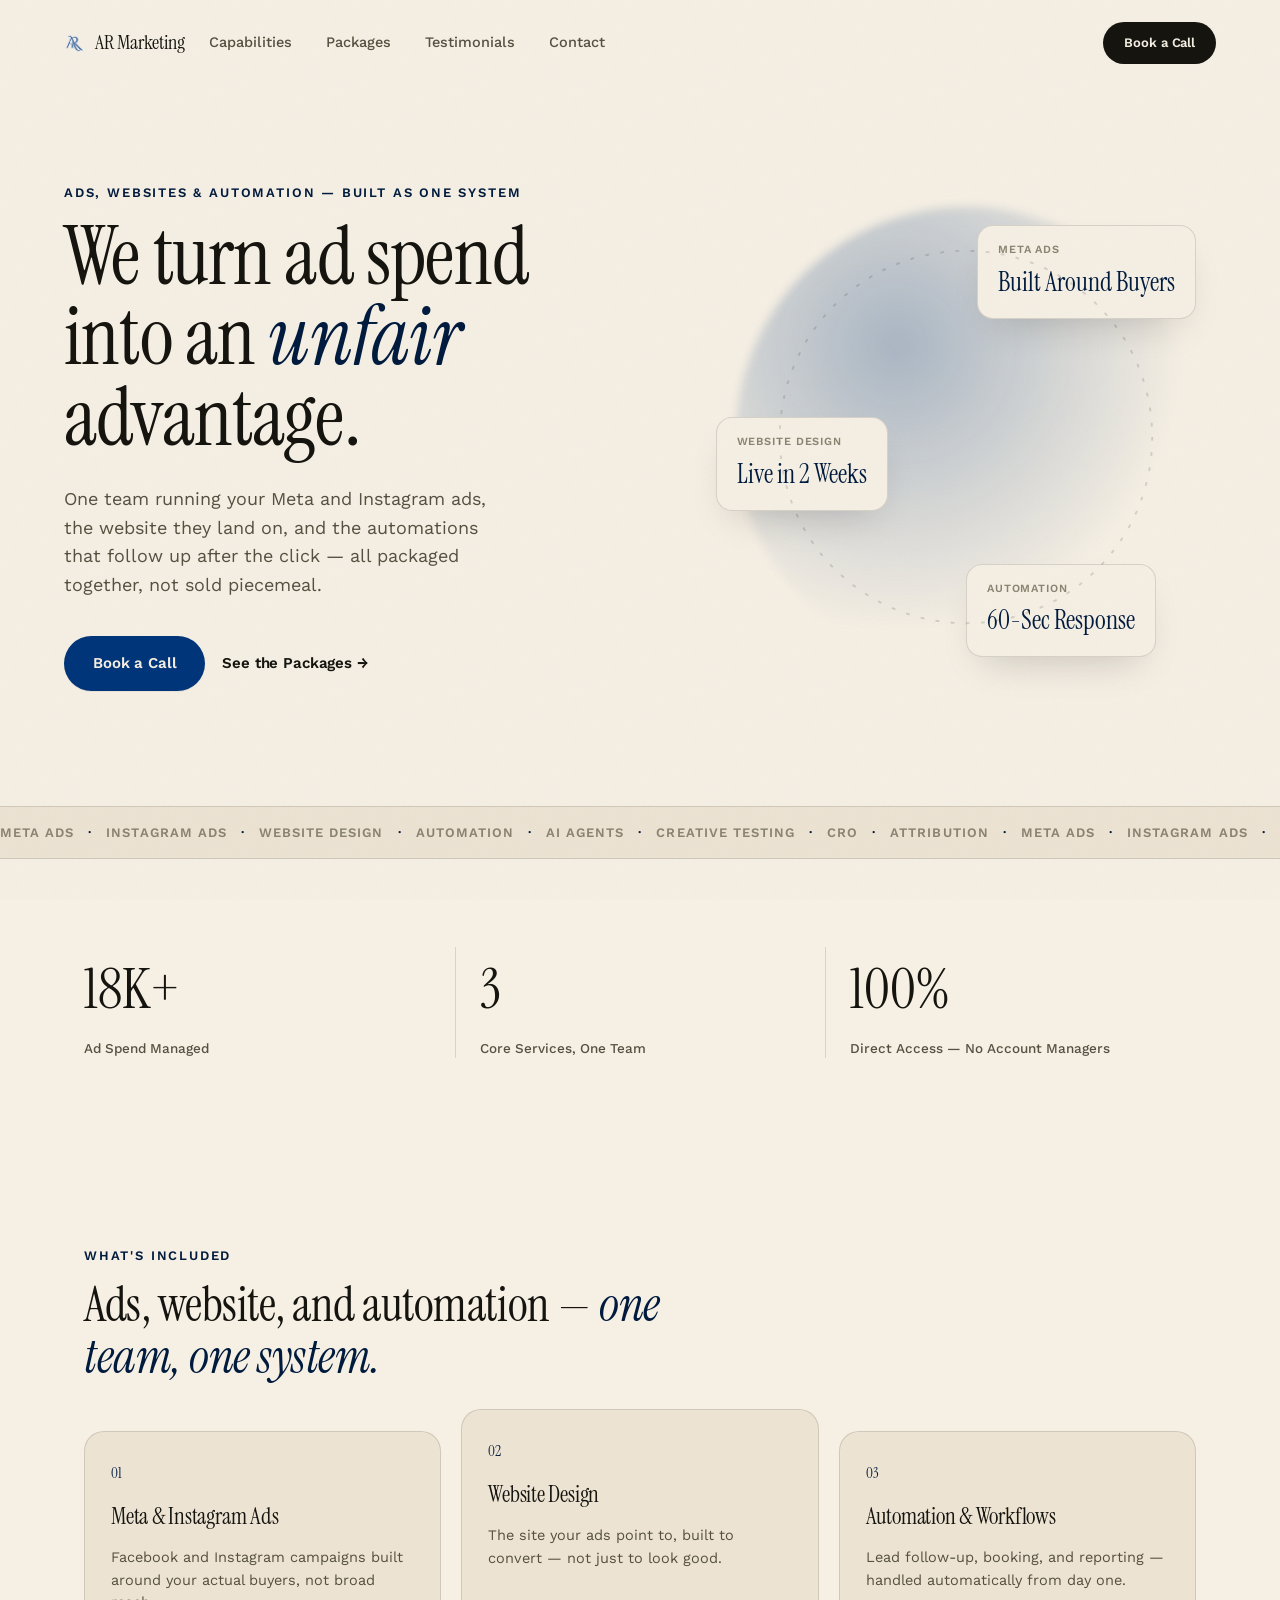
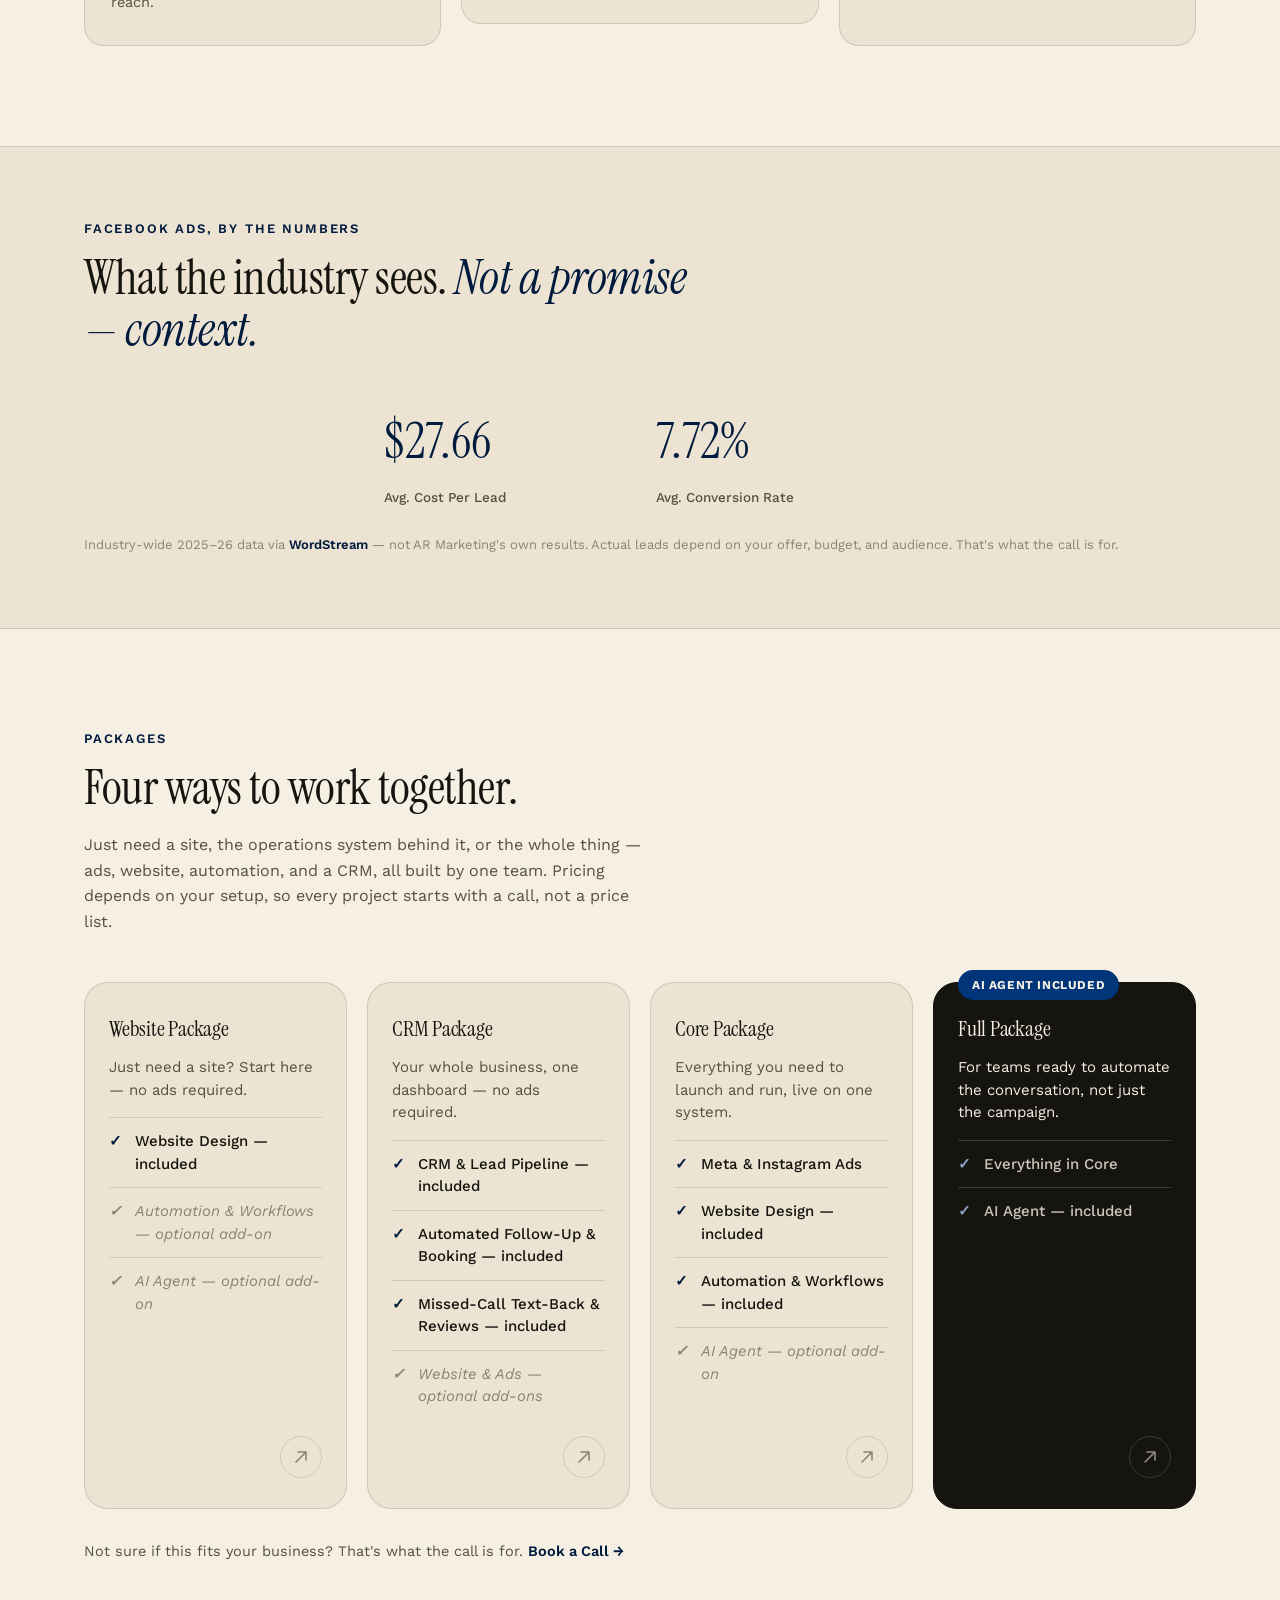
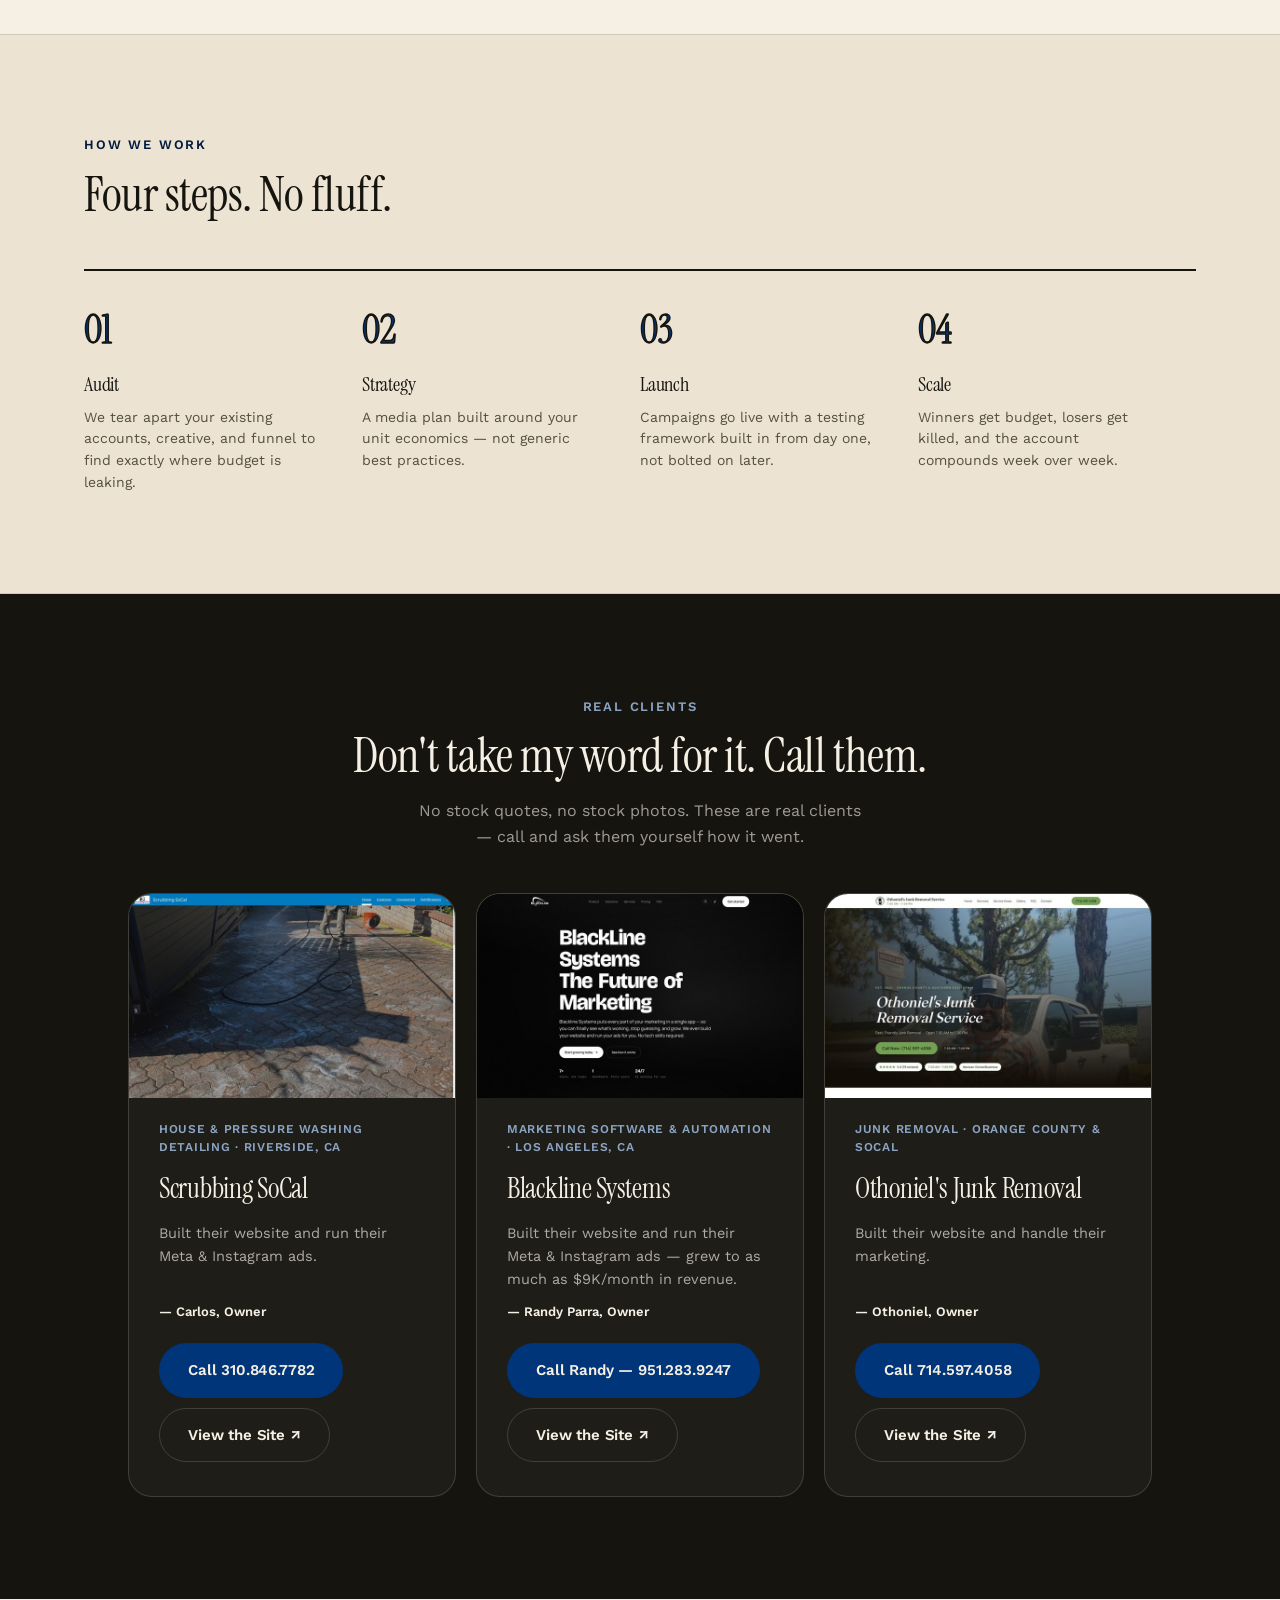
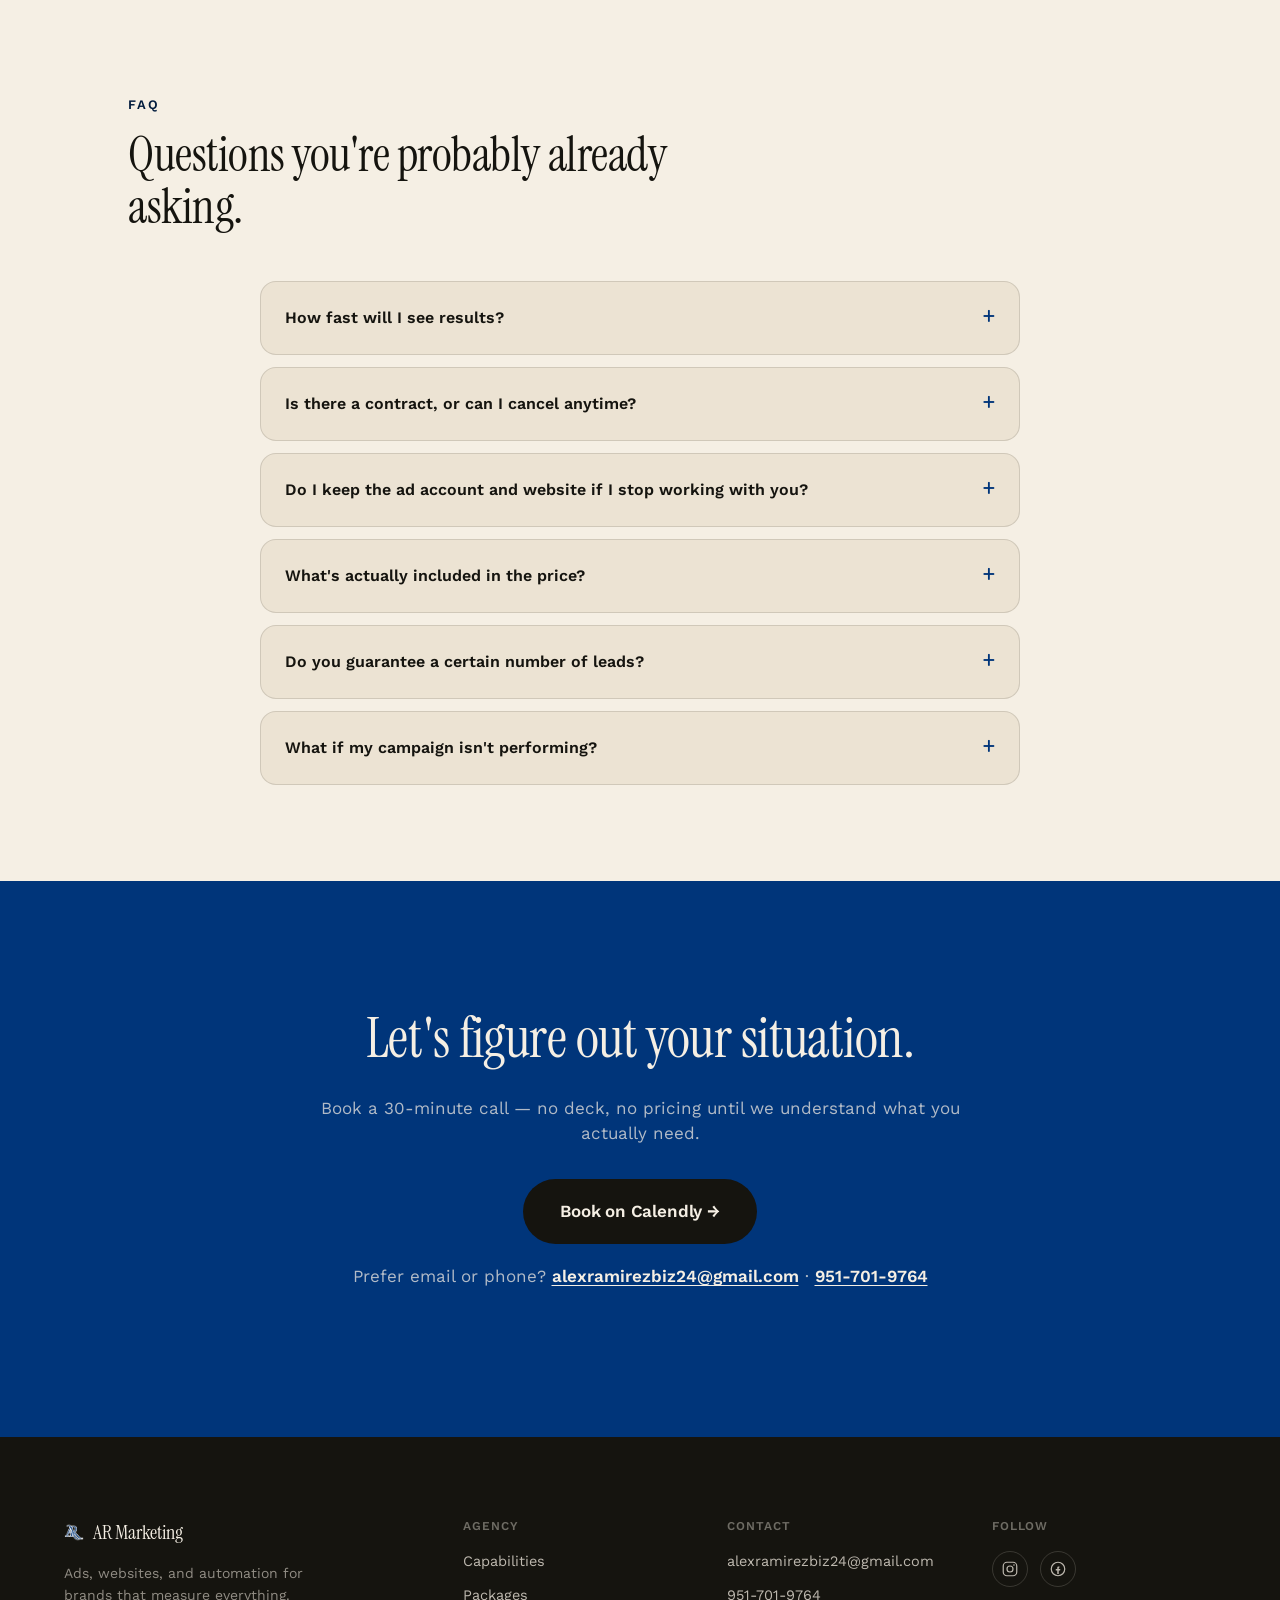
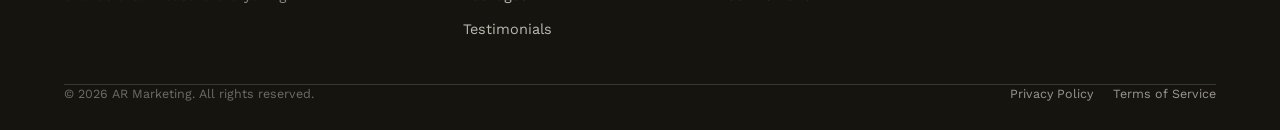
==== index.html @ 1402727a "Initial commit: AR Marketing website Full marketing site for AR Marketing (ad agency) — homepage plu" ====
<!DOCTYPE html>
<html lang="en">
<head>
<meta charset="UTF-8">
<meta name="viewport" content="width=device-width, initial-scale=1.0">
<title>AR Marketing — Ads, Websites &amp; Automation, Built as One System</title>
<meta name="description" content="AR Marketing runs your Meta and Instagram ad campaigns, builds the website they land on, and automates what happens after the click — bundled as one package, with AI agents available too.">
<link rel="canonical" href="https://www.armarketingteam.agency/">

<link rel="icon" type="image/png" href="favicon.png">
<link rel="apple-touch-icon" href="apple-touch-icon.png">
<link rel="manifest" href="site.webmanifest">
<meta name="theme-color" content="#00357A">

<meta property="og:type" content="website">
<meta property="og:site_name" content="AR Marketing">
<meta property="og:title" content="AR Marketing — Ads, Websites &amp; Automation, Built as One System">
<meta property="og:description" content="Meta and Instagram ad campaigns, the website they land on, and the automation that follows up — bundled as one package.">
<meta property="og:url" content="https://www.armarketingteam.agency/">
<meta property="og:image" content="https://www.armarketingteam.agency/assets/og-image.png">
<meta property="og:image:width" content="1200">
<meta property="og:image:height" content="630">

<meta name="twitter:card" content="summary_large_image">
<meta name="twitter:title" content="AR Marketing — Ads, Websites &amp; Automation, Built as One System">
<meta name="twitter:description" content="Meta and Instagram ad campaigns, the website they land on, and the automation that follows up — bundled as one package.">
<meta name="twitter:image" content="https://www.armarketingteam.agency/assets/og-image.png">

<link rel="preconnect" href="https://fonts.googleapis.com">
<link rel="preconnect" href="https://fonts.gstatic.com" crossorigin>
<link href="https://fonts.googleapis.com/css2?family=Instrument+Serif:ital@0;1&family=Work+Sans:wght@400;500;600;700&display=swap" rel="stylesheet">
<link rel="stylesheet" href="styles.min.css?v=11">

<script type="application/ld+json">
{
  "@context": "https://schema.org",
  "@type": "AdvertisingAgency",
  "name": "AR Marketing",
  "description": "Meta & Instagram ad management, website design, and marketing automation, bundled as one package.",
  "url": "https://www.armarketingteam.agency/",
  "telephone": "+1-951-701-9764",
  "email": "alexramirezbiz24@gmail.com",
  "founder": {
    "@type": "Person",
    "name": "Alex Ramirez"
  },
  "areaServed": {
    "@type": "State",
    "name": "Southern California"
  },
  "sameAs": [
    "https://www.instagram.com/armarketing_team/",
    "https://www.facebook.com/profile.php?id=61578118346099"
  ]
}
</script>

<script type="application/ld+json">
{
  "@context": "https://schema.org",
  "@type": "FAQPage",
  "mainEntity": [
    {
      "@type": "Question",
      "name": "How fast will I see results?",
      "acceptedAnswer": {
        "@type": "Answer",
        "text": "Ad platforms need time to learn — expect the first 1–2 weeks to be a calibration period, with real, comparable data by month two. Anyone promising instant results on Meta ads isn't being straight with you."
      }
    },
    {
      "@type": "Question",
      "name": "Is there a contract, or can I cancel anytime?",
      "acceptedAnswer": {
        "@type": "Answer",
        "text": "Month-to-month. No long-term lock-in — if it's not working for you, you can walk away anytime."
      }
    },
    {
      "@type": "Question",
      "name": "Do I keep the ad account and website if I stop working with you?",
      "acceptedAnswer": {
        "@type": "Answer",
        "text": "Everything — the ad account, the website, the automations — runs on our system, so you get one dashboard and one point of contact instead of managing scattered logins yourself. If you leave, that access ends with the engagement, same as most managed marketing services."
      }
    },
    {
      "@type": "Question",
      "name": "What's actually included in the price?",
      "acceptedAnswer": {
        "@type": "Answer",
        "text": "Every Core package includes Meta & Instagram ads, your website, and the automation behind it. The AI Agent is an optional add-on, or included outright in the Full Package. Just need a site with no ads? There's a Website-only package too. Exact pricing depends on your setup, which is what the call is for."
      }
    },
    {
      "@type": "Question",
      "name": "Do you guarantee a certain number of leads?",
      "acceptedAnswer": {
        "@type": "Answer",
        "text": "No — and be skeptical of anyone who does. We'll give you honest, industry-benchmark expectations going in, and report real numbers once you're live, but no ad platform can guarantee outcomes it doesn't fully control."
      }
    },
    {
      "@type": "Question",
      "name": "What if my campaign isn't performing?",
      "acceptedAnswer": {
        "@type": "Answer",
        "text": "That's what the Audit → Strategy → Launch → Scale process is for — underperforming angles get killed, winners get more budget, and creative gets refreshed regularly instead of letting a slow campaign just sit."
      }
    }
  ]
}
</script>
</head>
<body>

<div class="grain" aria-hidden="true"></div>

<header class="nav" id="nav">
  <div class="nav__inner">
    <a href="#top" class="logo" aria-label="AR Marketing home">
      <img src="assets/brand/icon-transparent.png" width="22" height="22" alt="" aria-hidden="true" class="logo__mark">
      <span>AR Marketing</span>
    </a>
    <nav class="nav__links" aria-label="Primary">
      <a href="#capabilities">Capabilities</a>
      <a href="#packages">Packages</a>
      <a href="#testimonials">Testimonials</a>
      <a href="#cta">Contact</a>
    </nav>
    <a href="https://calendly.com/alexramirezbiz24/30min" target="_blank" rel="noopener" class="btn btn--small btn--ink nav__cta">Book a Call</a>
    <button class="nav__toggle" id="navToggle" aria-label="Toggle menu" aria-expanded="false" aria-controls="navMobile">
      <span></span><span></span>
    </button>
  </div>
  <nav class="nav__mobile" id="navMobile" aria-label="Mobile">
    <a href="#capabilities">Capabilities</a>
    <a href="#packages">Packages</a>
    <a href="#testimonials">Testimonials</a>
    <a href="#cta">Contact</a>
  </nav>
</header>

<main id="top">

  <section class="hero">
    <div class="hero__inner">
      <div class="hero__copy">
        <p class="eyebrow reveal" data-delay="0">Ads, Websites &amp; Automation — Built as One System</p>
        <h1 class="hero__title">
          <span class="reveal" data-delay="1">We turn ad spend</span><br>
          <span class="reveal" data-delay="2">into an <em>unfair</em></span><br>
          <span class="reveal" data-delay="3">advantage.</span>
        </h1>
        <p class="hero__sub reveal" data-delay="4">
          One team running your Meta and Instagram ads, the website they land on, and the
          automations that follow up after the click — all packaged together, not sold piecemeal.
        </p>
        <div class="hero__actions reveal" data-delay="5">
          <a href="https://calendly.com/alexramirezbiz24/30min" target="_blank" rel="noopener" class="btn btn--signal">Book a Call</a>
          <a href="#packages" class="btn btn--ghost">See the Packages →</a>
        </div>
      </div>
      <div class="hero__deco" aria-hidden="true">
        <div class="deco-blob"></div>
        <div class="deco-card deco-card--1 reveal" data-delay="3">
          <span class="deco-card__label">Meta Ads</span>
          <span class="deco-card__value">Built Around Buyers</span>
        </div>
        <div class="deco-card deco-card--2 reveal" data-delay="4">
          <span class="deco-card__label">Website Design</span>
          <span class="deco-card__value">Live in 2 Weeks</span>
        </div>
        <div class="deco-card deco-card--3 reveal" data-delay="5">
          <span class="deco-card__label">Automation</span>
          <span class="deco-card__value">60-Sec Response</span>
        </div>
        <svg class="deco-ring" viewBox="0 0 200 200" aria-hidden="true">
          <circle cx="100" cy="100" r="98" fill="none" stroke="currentColor" stroke-width="1" stroke-dasharray="2 6"/>
        </svg>
      </div>
    </div>
  </section>

  <div class="marquee" aria-hidden="true">
    <div class="marquee__track">
      <span>META ADS</span><span>·</span><span>INSTAGRAM ADS</span><span>·</span><span>WEBSITE DESIGN</span><span>·</span>
      <span>AUTOMATION</span><span>·</span><span>AI AGENTS</span><span>·</span><span>CREATIVE TESTING</span><span>·</span>
      <span>CRO</span><span>·</span><span>ATTRIBUTION</span><span>·</span>
      <span>META ADS</span><span>·</span><span>INSTAGRAM ADS</span><span>·</span><span>WEBSITE DESIGN</span><span>·</span>
      <span>AUTOMATION</span><span>·</span><span>AI AGENTS</span><span>·</span><span>CREATIVE TESTING</span><span>·</span>
      <span>CRO</span><span>·</span><span>ATTRIBUTION</span><span>·</span>
    </div>
  </div>

  <section class="stats">
    <div class="stats__inner">
      <div class="stat reveal">
        <span class="stat__num" data-target="18" data-suffix="K+">0</span>
        <span class="stat__label">Ad Spend Managed</span>
      </div>
      <div class="stat reveal" data-delay="1">
        <span class="stat__num" data-target="3" data-suffix="">0</span>
        <span class="stat__label">Core Services, One Team</span>
      </div>
      <div class="stat reveal" data-delay="2">
        <span class="stat__num" data-target="100" data-suffix="%">0</span>
        <span class="stat__label">Direct Access — No Account Managers</span>
      </div>
    </div>
  </section>

  <section class="services" id="capabilities">
    <div class="section-head">
      <p class="eyebrow reveal">What's Included</p>
      <h2 class="reveal" data-delay="1">Ads, website, and automation — <em>one team, one system.</em></h2>
    </div>
    <div class="services__grid">
      <article class="card reveal" data-delay="0">
        <span class="card__index">01</span>
        <h3>Meta &amp; Instagram Ads</h3>
        <p>Facebook and Instagram campaigns built around your actual buyers, not broad reach.</p>
      </article>
      <article class="card reveal" data-delay="1">
        <span class="card__index">02</span>
        <h3>Website Design</h3>
        <p>The site your ads point to, built to convert — not just to look good.</p>
      </article>
      <article class="card reveal" data-delay="2">
        <span class="card__index">03</span>
        <h3>Automation &amp; Workflows</h3>
        <p>Lead follow-up, booking, and reporting — handled automatically from day one.</p>
      </article>
    </div>
  </section>

  <section class="benchmarks" id="benchmarks">
    <div class="section-head">
      <p class="eyebrow reveal">Facebook Ads, By the Numbers</p>
      <h2 class="reveal" data-delay="1">What the industry sees. <em>Not a promise — context.</em></h2>
    </div>
    <div class="benchmarks__grid">
      <div class="benchmark reveal" data-delay="0">
        <span class="benchmark__value">$<span class="stat__num" data-target="27.66" data-decimals="2">0</span></span>
        <span class="benchmark__label">Avg. Cost Per Lead</span>
      </div>
      <div class="benchmark reveal" data-delay="1">
        <span class="benchmark__value"><span class="stat__num" data-target="7.72" data-decimals="2" data-suffix="%">0</span></span>
        <span class="benchmark__label">Avg. Conversion Rate</span>
      </div>
    </div>
    <p class="benchmarks__footnote reveal" data-delay="3">
      Industry-wide 2025–26 data via <a href="https://www.wordstream.com/blog/facebook-ads-benchmarks-2025" target="_blank" rel="noopener">WordStream</a> —
      not AR Marketing's own results. Actual leads depend on your offer, budget, and audience. That's what the call is for.
    </p>
  </section>

  <section class="packages" id="packages">
    <div class="section-head">
      <p class="eyebrow reveal">Packages</p>
      <h2 class="reveal" data-delay="1">Four ways to work together.</h2>
      <p class="packages__intro reveal" data-delay="2">
        Just need a site, the operations system behind it, or the whole thing — ads, website,
        automation, and a CRM, all built by one team. Pricing depends on your setup, so every
        project starts with a call, not a price list.
      </p>
    </div>
    <div class="packages__grid">
      <a href="website-package.html" class="package-card reveal" data-delay="0">
        <h3>Website Package</h3>
        <p class="package-card__tagline">Just need a site? Start here — no ads required.</p>
        <ul class="package-card__list">
          <li>Website Design — included</li>
          <li class="is-muted">Automation &amp; Workflows — optional add-on</li>
          <li class="is-muted">AI Agent — optional add-on</li>
        </ul>
        <span class="package-card__arrow" aria-hidden="true">
          <svg width="18" height="18" viewBox="0 0 18 18" fill="none"><path d="M4 14L14 4M14 4H6M14 4V12" stroke="currentColor" stroke-width="1.6" stroke-linecap="round" stroke-linejoin="round"/></svg>
        </span>
      </a>
      <a href="crm-package.html" class="package-card reveal" data-delay="1">
        <h3>CRM Package</h3>
        <p class="package-card__tagline">Your whole business, one dashboard — no ads required.</p>
        <ul class="package-card__list">
          <li>CRM &amp; Lead Pipeline — included</li>
          <li>Automated Follow-Up &amp; Booking — included</li>
          <li>Missed-Call Text-Back &amp; Reviews — included</li>
          <li class="is-muted">Website &amp; Ads — optional add-ons</li>
        </ul>
        <span class="package-card__arrow" aria-hidden="true">
          <svg width="18" height="18" viewBox="0 0 18 18" fill="none"><path d="M4 14L14 4M14 4H6M14 4V12" stroke="currentColor" stroke-width="1.6" stroke-linecap="round" stroke-linejoin="round"/></svg>
        </span>
      </a>
      <a href="core-package.html" class="package-card reveal" data-delay="2">
        <h3>Core Package</h3>
        <p class="package-card__tagline">Everything you need to launch and run, live on one system.</p>
        <ul class="package-card__list">
          <li>Meta &amp; Instagram Ads</li>
          <li>Website Design — included</li>
          <li>Automation &amp; Workflows — included</li>
          <li class="is-muted">AI Agent — optional add-on</li>
        </ul>
        <span class="package-card__arrow" aria-hidden="true">
          <svg width="18" height="18" viewBox="0 0 18 18" fill="none"><path d="M4 14L14 4M14 4H6M14 4V12" stroke="currentColor" stroke-width="1.6" stroke-linecap="round" stroke-linejoin="round"/></svg>
        </span>
      </a>
      <a href="full-package.html" class="package-card package-card--highlight reveal" data-delay="3">
        <span class="package-card__badge">AI Agent Included</span>
        <h3>Full Package</h3>
        <p class="package-card__tagline">For teams ready to automate the conversation, not just the campaign.</p>
        <ul class="package-card__list">
          <li>Everything in Core</li>
          <li>AI Agent — included</li>
        </ul>
        <span class="package-card__arrow" aria-hidden="true">
          <svg width="18" height="18" viewBox="0 0 18 18" fill="none"><path d="M4 14L14 4M14 4H6M14 4V12" stroke="currentColor" stroke-width="1.6" stroke-linecap="round" stroke-linejoin="round"/></svg>
        </span>
      </a>
    </div>
    <p class="packages__note reveal" data-delay="2">
      Not sure if this fits your business? That's what the call is for. <a href="https://calendly.com/alexramirezbiz24/30min" target="_blank" rel="noopener">Book a Call →</a>
    </p>
  </section>

  <section class="process" id="process">
    <div class="section-head">
      <p class="eyebrow reveal">How We Work</p>
      <h2 class="reveal" data-delay="1">Four steps. No fluff.</h2>
    </div>
    <ol class="process__list">
      <li class="process__step reveal" data-delay="0">
        <span class="process__num">01</span>
        <h3>Audit</h3>
        <p>We tear apart your existing accounts, creative, and funnel to find exactly where budget is leaking.</p>
      </li>
      <li class="process__step reveal" data-delay="1">
        <span class="process__num">02</span>
        <h3>Strategy</h3>
        <p>A media plan built around your unit economics — not generic best practices.</p>
      </li>
      <li class="process__step reveal" data-delay="2">
        <span class="process__num">03</span>
        <h3>Launch</h3>
        <p>Campaigns go live with a testing framework built in from day one, not bolted on later.</p>
      </li>
      <li class="process__step reveal" data-delay="3">
        <span class="process__num">04</span>
        <h3>Scale</h3>
        <p>Winners get budget, losers get killed, and the account compounds week over week.</p>
      </li>
    </ol>
  </section>

  <section class="references" id="testimonials">
    <div class="section-head">
      <p class="eyebrow eyebrow--onink reveal">Real Clients</p>
      <h2 class="reveal" data-delay="1">Don't take my word for it. Call them.</h2>
      <p class="references__intro reveal" data-delay="2">
        No stock quotes, no stock photos. These are real clients — call and ask them yourself how it went.
      </p>
    </div>
    <div class="references__grid">
      <div class="reference-card reveal" data-delay="0">
        <div class="reference-card__shot">
          <img src="assets/screenshots/scrubbing.jpg" srcset="assets/screenshots/scrubbing-700.jpg 700w, assets/screenshots/scrubbing.jpg 1400w" sizes="(max-width: 720px) 90vw, 400px" alt="Scrubbing SoCal website, built by AR Marketing" loading="lazy" width="1400" height="875">
        </div>
        <p class="reference-card__meta">House &amp; Pressure Washing Detailing · Riverside, CA</p>
        <h3 class="reference-card__name">Scrubbing SoCal</h3>
        <p class="reference-card__body">Built their website and run their Meta &amp; Instagram ads.</p>
        <p class="reference-card__owner">— Carlos, Owner</p>
        <div class="reference-card__actions">
          <a href="tel:+13108467782" class="btn btn--signal">Call 310.846.7782</a>
          <a href="https://www.scrubbingsocal.com/" target="_blank" rel="noopener" class="btn btn--outline btn--outline-light">View the Site ↗</a>
        </div>
      </div>
      <div class="reference-card reveal" data-delay="1">
        <div class="reference-card__shot">
          <img src="assets/screenshots/blackline.jpg" srcset="assets/screenshots/blackline-700.jpg 700w, assets/screenshots/blackline.jpg 1400w" sizes="(max-width: 720px) 90vw, 400px" alt="Blackline Systems website, built by AR Marketing" loading="lazy" width="1400" height="875">
        </div>
        <p class="reference-card__meta">Marketing Software &amp; Automation · Los Angeles, CA</p>
        <h3 class="reference-card__name">Blackline Systems</h3>
        <p class="reference-card__body">Built their website and run their Meta &amp; Instagram ads — grew to as much as $9K/month in revenue.</p>
        <p class="reference-card__owner">— Randy Parra, Owner</p>
        <div class="reference-card__actions">
          <a href="tel:+19512839247" class="btn btn--signal">Call Randy — 951.283.9247</a>
          <a href="https://blacklinesystems.info/" target="_blank" rel="noopener" class="btn btn--outline btn--outline-light">View the Site ↗</a>
        </div>
      </div>
      <div class="reference-card reveal" data-delay="2">
        <div class="reference-card__shot">
          <img src="assets/screenshots/othoniels.jpg" srcset="assets/screenshots/othoniels-700.jpg 700w, assets/screenshots/othoniels.jpg 1400w" sizes="(max-width: 720px) 90vw, 400px" alt="Othoniel's Junk Removal website, built by AR Marketing" loading="lazy" width="1400" height="875">
        </div>
        <p class="reference-card__meta">Junk Removal · Orange County &amp; SoCal</p>
        <h3 class="reference-card__name">Othoniel's Junk Removal</h3>
        <p class="reference-card__body">Built their website and handle their marketing.</p>
        <p class="reference-card__owner">— Othoniel, Owner</p>
        <div class="reference-card__actions">
          <a href="tel:+17145974058" class="btn btn--signal">Call 714.597.4058</a>
          <a href="https://othonielsjunkremoval.com/" target="_blank" rel="noopener" class="btn btn--outline btn--outline-light">View the Site ↗</a>
        </div>
      </div>
    </div>
  </section>

  <section class="faq" id="faq">
    <div class="section-head">
      <p class="eyebrow reveal">FAQ</p>
      <h2 class="reveal" data-delay="1">Questions you're probably already asking.</h2>
    </div>
    <div class="faq__list">
      <details class="faq__item reveal" data-delay="0">
        <summary>How fast will I see results?</summary>
        <p>Ad platforms need time to learn — expect the first 1–2 weeks to be a calibration period, with real, comparable data by month two. Anyone promising instant results on Meta ads isn't being straight with you.</p>
      </details>
      <details class="faq__item reveal" data-delay="1">
        <summary>Is there a contract, or can I cancel anytime?</summary>
        <p>Month-to-month. No long-term lock-in — if it's not working for you, you can walk away anytime.</p>
      </details>
      <details class="faq__item reveal" data-delay="2">
        <summary>Do I keep the ad account and website if I stop working with you?</summary>
        <p>Everything — the ad account, the website, the automations — runs on our system, so you get one dashboard and one point of contact instead of managing scattered logins yourself. If you leave, that access ends with the engagement, same as most managed marketing services.</p>
      </details>
      <details class="faq__item reveal" data-delay="3">
        <summary>What's actually included in the price?</summary>
        <p>Every Core package includes Meta &amp; Instagram ads, your website, and the automation behind it. The AI Agent is an optional add-on, or included outright in the Full Package. Just need a site with no ads? There's a Website-only package too. Exact pricing depends on your setup, which is what the call is for.</p>
      </details>
      <details class="faq__item reveal" data-delay="0">
        <summary>Do you guarantee a certain number of leads?</summary>
        <p>No — and be skeptical of anyone who does. We'll give you honest, industry-benchmark expectations going in, and report real numbers once you're live, but no ad platform can guarantee outcomes it doesn't fully control.</p>
      </details>
      <details class="faq__item reveal" data-delay="1">
        <summary>What if my campaign isn't performing?</summary>
        <p>That's what the Audit → Strategy → Launch → Scale process is for — underperforming angles get killed, winners get more budget, and creative gets refreshed regularly instead of letting a slow campaign just sit.</p>
      </details>
    </div>
  </section>

  <section class="cta" id="cta">
    <div class="cta__inner">
      <h2 class="reveal">Let's figure out your situation.</h2>
      <p class="reveal" data-delay="1">Book a 30-minute call — no deck, no pricing until we understand what you actually need.</p>
      <div class="cta__actions reveal" data-delay="2">
        <a href="https://calendly.com/alexramirezbiz24/30min" target="_blank" rel="noopener" class="btn btn--ink btn--large">Book on Calendly →</a>
      </div>
      <p class="cta__alt reveal" data-delay="3">
        Prefer email or phone? <a href="mailto:alexramirezbiz24@gmail.com">alexramirezbiz24@gmail.com</a> · <a href="tel:+19517019764">951-701-9764</a>
      </p>
    </div>
  </section>

</main>

<footer class="footer">
  <div class="footer__inner">
    <div class="footer__brand">
      <a href="#top" class="logo logo--light">
        <img src="assets/brand/icon-transparent.png" width="20" height="20" alt="" aria-hidden="true" class="logo__mark">
        <span>AR Marketing</span>
      </a>
      <p>Ads, websites, and automation for brands that measure everything.</p>
    </div>
    <div class="footer__col">
      <h4>Agency</h4>
      <a href="#capabilities">Capabilities</a>
      <a href="#packages">Packages</a>
      <a href="#testimonials">Testimonials</a>
    </div>
    <div class="footer__col">
      <h4>Contact</h4>
      <a href="mailto:alexramirezbiz24@gmail.com">alexramirezbiz24@gmail.com</a>
      <a href="tel:+19517019764">951-701-9764</a>
    </div>
    <div class="footer__col">
      <h4>Follow</h4>
      <div class="footer__social">
        <a href="https://www.instagram.com/armarketing_team/" target="_blank" rel="noopener" aria-label="AR Marketing on Instagram">
          <svg width="18" height="18" viewBox="0 0 24 24" fill="none" aria-hidden="true">
            <rect x="3" y="3" width="18" height="18" rx="5" stroke="currentColor" stroke-width="1.6"/>
            <circle cx="12" cy="12" r="4" stroke="currentColor" stroke-width="1.6"/>
            <circle cx="17.3" cy="6.7" r="1.1" fill="currentColor"/>
          </svg>
        </a>
        <a href="https://www.facebook.com/profile.php?id=61578118346099" target="_blank" rel="noopener" aria-label="AR Marketing on Facebook">
          <svg width="18" height="18" viewBox="0 0 24 24" fill="none" aria-hidden="true">
            <circle cx="12" cy="12" r="9" stroke="currentColor" stroke-width="1.6"/>
            <path d="M14 8.5h-1.5a1.5 1.5 0 0 0-1.5 1.5v2H9v2h2v4.5h2V14h1.8l.3-2H13v-1.5a.5.5 0 0 1 .5-.5H14V8.5z" fill="currentColor"/>
          </svg>
        </a>
      </div>
    </div>
  </div>
  <div class="footer__bottom footer__bottom--standalone">
    <span>© 2026 AR Marketing. All rights reserved.</span>
    <span class="footer__legal-links">
      <a href="privacy.html">Privacy Policy</a>
      <a href="terms.html">Terms of Service</a>
    </span>
  </div>
</footer>

<script src="script.min.js"></script>

<!-- Calendly badge widget begin -->
<link href="https://assets.calendly.com/assets/external/widget.css" rel="stylesheet">
<script src="https://assets.calendly.com/assets/external/widget.js" type="text/javascript" async></script>
<script type="text/javascript">window.onload = function() { Calendly.initBadgeWidget({ url: 'https://calendly.com/alexramirezbiz24/30min', text: 'Schedule time with me', color: '#00357A', textColor: '#F5EFE4', branding: true }); }</script>
<!-- Calendly badge widget end -->
</body>
</html>
---- styles.min.css ----
:root{--paper:#F5EFE4;--paper-dim:#ECE3D3;--ink:#15140F;--ink-soft:#55503F;--ink-faint:#8A8471;--signal:#00357A;--signal-dark:#001B3D;--signal-light:#8CA4C3;--line:rgba(21,20,15,0.13);--line-light:rgba(245,239,228,0.16);--font-display:'Instrument Serif','Iowan Old Style',serif;--font-body:'Work Sans',-apple-system,sans-serif;--container:1240px;--pad:clamp(24px,5vw,64px);--ease:cubic-bezier(0.16,1,0.3,1)}*{box-sizing:border-box}html{scroll-behavior:smooth}@media (prefers-reduced-motion:reduce){html{scroll-behavior:auto}*,*::before,*::after{animation-duration:0.001ms !important;animation-iteration-count:1 !important;transition-duration:0.001ms !important;scroll-behavior:auto !important}}body{margin:0;background:var(--paper);color:var(--ink);font-family:var(--font-body);font-size:16px;line-height:1.5;-webkit-font-smoothing:antialiased;overflow-x:hidden}::selection{background:var(--signal);color:var(--paper)}a{color:inherit;text-decoration:none}h1,h2,h3{font-family:var(--font-display);font-weight:400;margin:0;color:var(--ink);letter-spacing:-0.01em}em{font-style:italic;color:var(--signal-dark)}p{margin:0}img,svg{display:block;max-width:100%}.grain{position:fixed;inset:0;pointer-events:none;z-index:999;opacity:0.045;mix-blend-mode:multiply;background-image:url("data:image/svg+xml,%3Csvg xmlns='http://www.w3.org/2000/svg' width='120' height='120'%3E%3Cfilter id='n'%3E%3CfeTurbulence type='fractalNoise' baseFrequency='0.9' numOctaves='2' stitchTiles='stitch'/%3E%3C/filter%3E%3Crect width='100%25' height='100%25' filter='url(%23n)'/%3E%3C/svg%3E")}.eyebrow{font-size:13px;font-weight:600;letter-spacing:0.14em;text-transform:uppercase;color:var(--signal-dark);margin:0 0 14px}.reveal{opacity:0;transform:translateY(22px);transition:opacity 0.8s var(--ease),transform 0.8s var(--ease);transition-delay:calc(var(--d,0) * 90ms)}.reveal.is-visible{opacity:1;transform:translateY(0)}.btn{display:inline-flex;align-items:center;gap:8px;padding:15px 28px;border-radius:100px;font-family:var(--font-body);font-weight:600;font-size:15px;letter-spacing:-0.01em;border:1px solid transparent;transition:transform 0.35s var(--ease),box-shadow 0.35s var(--ease),background 0.3s var(--ease),color 0.3s var(--ease);cursor:pointer;white-space:nowrap}.btn:hover{transform:translateY(-2px)}.btn:active{transform:translateY(0)}.btn--signal{background:var(--signal);color:var(--paper);box-shadow:0 1px 0 rgba(21,20,15,0.06)}.btn--signal:hover{background:var(--signal-dark);color:var(--paper);box-shadow:0 10px 24px -8px rgba(0,27,61,0.55)}.btn--ink{background:var(--ink);color:var(--paper)}.btn--ink:hover{background:var(--signal-light);color:var(--ink);box-shadow:0 10px 24px -8px rgba(140,164,195,0.45)}.btn--ghost{background:transparent;color:var(--ink);padding-left:8px;padding-right:8px}.btn--ghost:hover{color:var(--signal-dark);transform:translateX(2px)}.btn--outline{background:transparent;color:var(--ink);border-color:var(--ink)}.btn--outline:hover{background:var(--ink);color:var(--paper);box-shadow:0 10px 24px -10px rgba(21,20,15,0.5)}.btn--small{padding:10px 20px;font-size:13px}.btn--large{padding:19px 36px;font-size:17px}.nav{position:sticky;top:0;z-index:100;padding:22px var(--pad);transition:padding 0.35s var(--ease),background 0.35s var(--ease),box-shadow 0.35s var(--ease),border-color .35s var(--ease);border-bottom:1px solid transparent}.nav.is-scrolled{padding-top:14px;padding-bottom:14px;background:rgba(245,239,228,0.82);backdrop-filter:blur(14px) saturate(140%);-webkit-backdrop-filter:blur(14px) saturate(140%);border-bottom-color:var(--line)}.nav__inner{max-width:var(--container);margin:0 auto;display:flex;align-items:center;justify-content:space-between;gap:24px}.logo{display:inline-flex;align-items:center;gap:9px;font-family:var(--font-display);font-size:clamp(17px,1.6vw,21px);white-space:nowrap;color:var(--ink)}.logo__mark{flex-shrink:0;object-fit:contain}.logo--light{color:var(--paper)}.nav__links{display:flex;gap:34px;font-size:14.5px;font-weight:500;color:var(--ink-soft)}.nav__links a{position:relative;transition:color 0.25s var(--ease)}.nav__links a:hover{color:var(--ink)}.nav__links a::after{content:"";position:absolute;left:0;right:0;bottom:-5px;height:1px;background:var(--signal-dark);transform:scaleX(0);transform-origin:left;transition:transform 0.3s var(--ease)}.nav__links a:hover::after{transform:scaleX(1)}.nav__cta{margin-left:auto}.nav__toggle{display:none;flex-direction:column;gap:5px;width:30px;background:none;border:none;cursor:pointer;padding:6px 0}.nav__toggle span{display:block;height:1.5px;background:var(--ink);transition:transform 0.3s var(--ease),opacity 0.3s var(--ease)}.nav__toggle[aria-expanded="true"] span:first-child{transform:translateY(3.25px) rotate(45deg)}.nav__toggle[aria-expanded="true"] span:last-child{transform:translateY(-3.25px) rotate(-45deg)}.nav__mobile{display:none;flex-direction:column;gap:2px;max-height:0;overflow:hidden;visibility:hidden;transition:max-height 0.4s var(--ease),visibility 0s 0.4s}.nav__mobile a{padding:14px 4px;border-bottom:1px solid var(--line);font-size:16px;font-weight:500}.nav__mobile.is-open{max-height:260px;visibility:visible;transition:max-height 0.4s var(--ease)}.hero{position:relative;padding:clamp(48px,8vw,96px) var(--pad) clamp(64px,9vw,120px);overflow:hidden}.hero__inner{max-width:var(--container);margin:0 auto;display:grid;grid-template-columns:1.1fr 0.9fr;gap:40px;align-items:center}.hero__title{font-size:clamp(48px,6.4vw,92px);line-height:0.98;margin:0 0 28px}.hero__sub{max-width:440px;font-size:18px;line-height:1.6;color:var(--ink-soft);margin-bottom:36px}.hero__actions{display:flex;align-items:center;gap:8px;flex-wrap:wrap}.hero__deco{position:relative;height:480px}.deco-blob{position:absolute;top:50%;left:50%;width:460px;height:460px;transform:translate(-50%,-50%);background:radial-gradient(circle at 35% 30%,rgba(0,53,122,0.30),rgba(0,53,122,0) 65%);border-radius:50%;filter:blur(4px)}.deco-ring{position:absolute;top:50%;left:50%;width:380px;height:380px;transform:translate(-50%,-50%);color:var(--ink);opacity:0.14;animation:spin 40s linear infinite}@keyframes spin{to{transform:translate(-50%,-50%) rotate(360deg)}}.deco-card{position:absolute;background:var(--paper);border:1px solid var(--line);border-radius:16px;padding:16px 20px;box-shadow:0 18px 40px -18px rgba(21,20,15,0.22);display:flex;flex-direction:column;gap:4px;animation:float 7s ease-in-out infinite}.deco-card__label{font-size:11px;font-weight:600;letter-spacing:0.08em;text-transform:uppercase;color:var(--ink-faint)}.deco-card__value{font-family:var(--font-display);font-size:26px;color:var(--signal-dark)}.deco-card--1{top:6%;right:4%;animation-delay:0s}.deco-card--2{top:46%;left:0%;animation-delay:1.4s}.deco-card--3{bottom:4%;right:12%;animation-delay:2.8s}@keyframes float{0%,100%{transform:translateY(0)}50%{transform:translateY(-10px)}}.marquee{border-top:1px solid var(--line);border-bottom:1px solid var(--line);overflow:hidden;background:var(--paper-dim);padding:16px 0}.marquee__track{display:flex;gap:14px;width:max-content;animation:marquee 32s linear infinite;font-size:13px;font-weight:600;letter-spacing:0.08em;color:var(--ink-faint);white-space:nowrap}.marquee__track span:nth-child(2n){color:var(--signal-dark)}@keyframes marquee{from{transform:translateX(0)}to{transform:translateX(-50%)}}.stats{padding:clamp(56px,7vw,88px) var(--pad);max-width:var(--container);margin:0 auto}.stats__inner{display:grid;grid-template-columns:repeat(3,1fr)}.stat{padding:0 24px;border-left:1px solid var(--line);display:flex;flex-direction:column;gap:6px}.stat:first-child{border-left:none;padding-left:0}.stat__num{font-family:var(--font-display);font-size:clamp(38px,4.4vw,58px);color:var(--ink)}.stat__label{font-size:13.5px;color:var(--ink-soft);font-weight:500}.benchmarks{padding:clamp(48px,6vw,72px) 0;background:var(--paper-dim);border-top:1px solid var(--line);border-bottom:1px solid var(--line)}.benchmarks__grid{max-width:640px;margin:0 auto;padding:0 var(--pad);display:grid;grid-template-columns:repeat(2,1fr);gap:32px}.benchmark{display:flex;flex-direction:column;gap:8px}.benchmark__value{font-family:var(--font-display);font-size:clamp(34px,4vw,50px);color:var(--signal-dark);display:inline-flex;align-items:baseline}.benchmark__value .stat__num{color:inherit;font-size:inherit}.benchmark__label{font-size:13.5px;color:var(--ink-soft);font-weight:500;max-width:220px}.benchmarks__footnote{max-width:var(--container);margin:28px auto 0;padding:0 var(--pad);font-size:13px;line-height:1.6;color:var(--ink-faint)}.benchmarks__footnote a{color:var(--signal-dark);font-weight:600}.benchmarks__footnote a:hover{color:var(--ink)}.section-head{max-width:var(--container);margin:0 auto;padding:0 var(--pad);margin-bottom:48px}.section-head h2{font-size:clamp(32px,4vw,48px);line-height:1.08;max-width:640px}.services{padding:clamp(56px,8vw,100px) 0}.services__grid{max-width:var(--container);margin:0 auto;padding:0 var(--pad);display:grid;grid-template-columns:repeat(3,1fr);gap:20px}.card{background:var(--paper-dim);border:1px solid var(--line);border-radius:20px;padding:30px 26px;display:flex;flex-direction:column;gap:14px;transition:transform 0.4s var(--ease),box-shadow 0.4s var(--ease),background 0.4s var(--ease)}.card:hover{transform:translateY(-6px);background:var(--paper);box-shadow:0 22px 44px -22px rgba(21,20,15,0.28)}.services__grid .card:nth-child(2){transform:translateY(-22px)}.services__grid .card:nth-child(2):hover{transform:translateY(-28px)}.card__index{font-family:var(--font-display);font-size:15px;color:var(--signal-dark)}.card h3{font-size:23px}.card p{font-size:14.5px;line-height:1.55;color:var(--ink-soft)}.packages{padding:clamp(56px,8vw,100px) 0 clamp(48px,6vw,72px)}.packages__intro{font-size:16px;line-height:1.6;color:var(--ink-soft);max-width:560px;margin-top:18px}.packages__grid{max-width:var(--container);margin:0 auto;padding:0 var(--pad);display:grid;grid-template-columns:repeat(4,1fr);gap:20px}.package-card{position:relative;background:var(--paper-dim);border:1px solid var(--line);border-radius:24px;padding:30px 24px;display:flex;flex-direction:column;gap:16px;transition:transform 0.4s var(--ease),box-shadow 0.4s var(--ease),border-color 0.4s var(--ease)}.package-card:hover{transform:translateY(-6px);border-color:var(--signal);box-shadow:0 24px 48px -24px rgba(21,20,15,0.24)}.package-card--highlight{background:var(--ink);border-color:var(--ink)}.package-card--highlight h3,.package-card--highlight .package-card__tagline{color:var(--paper)}.package-card--highlight .package-card__list li{color:rgba(245,239,228,0.82);border-top-color:var(--line-light)}.package-card__badge{position:absolute;top:-13px;left:24px;background:var(--signal);color:var(--paper);font-size:12px;font-weight:700;letter-spacing:0.05em;text-transform:uppercase;padding:6px 14px;border-radius:100px}.package-card h3{font-size:clamp(21px,1.7vw,26px)}.package-card__tagline{font-size:15px;color:var(--ink-soft);line-height:1.5;margin-top:-6px}.package-card__list{list-style:none;margin:0;padding:0;display:flex;flex-direction:column}.package-card__list li{padding:12px 0;border-top:1px solid var(--line);font-size:15px;font-weight:500;color:var(--ink);padding-left:26px;position:relative}.package-card__list li::before{content:"✓";position:absolute;left:0;color:var(--signal-dark);font-weight:700}.package-card--highlight .package-card__list li::before{color:var(--signal-light)}.package-card__list li.is-muted{color:var(--ink-faint);font-weight:400;font-style:italic}.package-card__list li.is-muted::before{color:var(--ink-faint)}.package-card__arrow{align-self:flex-end;margin-top:auto;width:42px;height:42px;border-radius:50%;border:1px solid var(--line);display:flex;align-items:center;justify-content:center;color:var(--ink-faint);transition:transform 0.4s var(--ease),background 0.35s var(--ease),border-color 0.35s var(--ease),color 0.35s var(--ease)}.package-card:hover .package-card__arrow{background:var(--signal);border-color:var(--signal);color:var(--paper);transform:translate(4px,-4px)}.package-card--highlight .package-card__arrow{border-color:var(--line-light);color:rgba(245,239,228,0.55)}.package-card--highlight:hover .package-card__arrow{background:var(--signal-light);border-color:var(--signal-light);color:var(--ink)}.packages__note{max-width:var(--container);margin:32px auto 0;padding:0 var(--pad);font-size:14.5px;color:var(--ink-soft)}.packages__note a{color:var(--signal-dark);font-weight:600;transition:color 0.25s var(--ease)}.packages__note a:hover{color:var(--ink)}.package-hero{padding:clamp(64px,10vw,120px) var(--pad) clamp(48px,7vw,80px);text-align:center;background:var(--paper-dim);border-bottom:1px solid var(--line)}.package-hero__inner{max-width:680px;margin:0 auto}.package-hero__inner h1{font-size:clamp(34px,5vw,56px);line-height:1.05;margin:8px 0 16px}.package-hero__tagline{font-size:18px;color:var(--ink-soft);line-height:1.5;margin-bottom:32px}.package-hero__actions{display:flex;align-items:center;justify-content:center;gap:10px;flex-wrap:wrap}.package-detail{padding:clamp(56px,8vw,96px) var(--pad)}.package-detail__inner{max-width:var(--container);margin:0 auto;display:grid;grid-template-columns:1fr 340px;gap:64px}.package-detail__prose h2{font-family:var(--font-body);font-size:19px;font-weight:700;margin:40px 0 12px}.package-detail__prose h2:first-child{margin-top:0}.package-detail__prose p{font-size:16px;line-height:1.75;color:var(--ink-soft);margin:0 0 16px}.package-detail__prose strong{color:var(--ink);font-weight:700}.package-summary{position:sticky;top:100px;align-self:start;background:var(--paper-dim);border:1px solid var(--line);border-radius:24px;padding:32px 28px;display:flex;flex-direction:column;gap:16px}.package-summary--highlight{background:var(--ink);border-color:var(--ink)}.package-summary--highlight h3,.package-summary--highlight .package-summary__tagline{color:var(--paper)}.package-summary--highlight .package-card__list li{color:rgba(245,239,228,0.82);border-top-color:var(--line-light)}.package-summary--highlight .package-card__list li::before{color:var(--signal-light)}.package-summary h3{font-size:26px}.package-summary__tagline{font-size:14.5px;color:var(--ink-soft);line-height:1.5;margin-top:-8px}.package-summary__cta{justify-content:center;margin-top:8px}.package-crosslinks{max-width:var(--container);margin:clamp(56px,7vw,88px) auto 0;border-top:1px solid var(--line);padding-top:clamp(32px,5vw,48px)}.package-crosslinks__label{font-size:13px;font-weight:600;letter-spacing:0.06em;text-transform:uppercase;color:var(--ink-faint);margin-bottom:20px}.package-crosslinks__grid{display:grid;grid-template-columns:repeat(3,1fr);gap:16px}.package-crosslink{display:flex;flex-direction:column;gap:4px;padding:22px 24px;border:1px solid var(--line);border-radius:16px;transition:border-color 0.25s var(--ease),transform 0.25s var(--ease)}.package-crosslink:hover{border-color:var(--signal);transform:translateY(-2px)}.package-crosslink__name{font-family:var(--font-display);font-size:20px;color:var(--ink)}.package-crosslink__desc{font-size:14px;color:var(--ink-soft)}.process{padding:clamp(56px,8vw,100px) 0;background:var(--paper-dim);border-top:1px solid var(--line);border-bottom:1px solid var(--line)}.process__list{max-width:var(--container);margin:0 auto;padding:0 var(--pad);list-style:none;display:grid;grid-template-columns:repeat(4,1fr);gap:0;position:relative}.process__step{position:relative;padding:28px 24px 0 0;border-top:2px solid var(--ink)}.process__num{display:block;font-family:var(--font-display);font-size:40px;color:var(--signal);-webkit-text-stroke:1.4px var(--ink);margin-bottom:10px}.process__step h3{font-size:20px;margin-bottom:8px}.process__step p{font-size:14px;color:var(--ink-soft);line-height:1.55;max-width:240px}.references{background:var(--ink);padding:clamp(64px,8vw,110px) var(--pad)}.references .section-head{text-align:center;margin-bottom:44px}.references .section-head h2{color:var(--paper);margin:0 auto}.eyebrow--onink{color:var(--signal-light)}.references__intro{font-size:16px;line-height:1.6;color:rgba(245,239,228,0.62);max-width:460px;margin:16px auto 0}.references__grid{max-width:var(--container);margin:0 auto;padding:0 var(--pad);display:grid;grid-template-columns:repeat(3,1fr);gap:20px}.reference-card{background:rgba(245,239,228,0.04);border:1px solid var(--line-light);border-radius:24px;padding:34px 30px;display:flex;flex-direction:column;overflow:hidden;transition:transform 0.4s var(--ease),background 0.4s var(--ease)}.reference-card__shot{margin:-34px -30px 22px;aspect-ratio:8 / 5;overflow:hidden;background:var(--ink)}.reference-card__shot img{width:100%;height:100%;object-fit:cover;display:block;transition:transform 0.5s var(--ease)}.reference-card:hover .reference-card__shot img{transform:scale(1.04)}.reference-card:hover{transform:translateY(-4px);background:rgba(245,239,228,0.07)}.reference-card__meta{font-size:12px;font-weight:600;letter-spacing:0.06em;text-transform:uppercase;color:var(--signal-light);margin-bottom:12px}.reference-card__name{font-size:clamp(24px,2.4vw,28px);color:var(--paper);margin-bottom:12px}.reference-card__body{font-size:14.5px;line-height:1.6;color:rgba(245,239,228,0.68);margin:0 0 10px;flex-grow:1}.reference-card__owner{font-size:13px;font-weight:600;color:var(--paper);margin:0 0 22px}.reference-card__actions{display:flex;align-items:center;gap:10px;flex-wrap:wrap}.btn--outline-light{border-color:var(--line-light);color:var(--paper)}.btn--outline-light:hover{background:var(--paper);color:var(--ink);box-shadow:0 10px 24px -10px rgba(0,0,0,0.4)}.faq{padding:clamp(56px,8vw,96px) var(--pad)}.faq__list{max-width:760px;margin:0 auto;display:flex;flex-direction:column;gap:12px}.faq__item{border:1px solid var(--line);border-radius:16px;background:var(--paper-dim);padding:6px 24px;transition:background 0.3s var(--ease)}.faq__item[open]{background:var(--paper)}.faq__item summary{list-style:none;cursor:pointer;padding:18px 32px 18px 0;position:relative;font-weight:600;font-size:16px;color:var(--ink)}.faq__item summary::-webkit-details-marker{display:none}.faq__item summary::after{content:"+";position:absolute;right:0;top:50%;transform:translateY(-50%);font-family:var(--font-display);font-size:24px;color:var(--signal);transition:transform 0.3s var(--ease)}.faq__item[open] summary::after{content:"+";transform:translateY(-50%) rotate(45deg)}.faq__item p{font-size:14.5px;line-height:1.65;color:var(--ink-soft);margin:0 0 22px;max-width:62ch}.cta{background:var(--signal);padding:clamp(64px,9vw,120px) var(--pad);text-align:center}.cta__inner{max-width:640px;margin:0 auto}.cta h2{font-size:clamp(34px,4.6vw,56px);color:var(--paper);margin-bottom:16px}.cta p{font-size:17px;color:rgba(245,239,228,0.72);margin-bottom:32px}.cta__actions{display:flex;align-items:center;justify-content:center;gap:12px;flex-wrap:wrap}.cta__alt{margin-top:20px;font-size:14px;color:rgba(245,239,228,0.65)}.cta__alt a{color:var(--paper);font-weight:600;text-decoration:underline;text-underline-offset:3px}.cta__alt a:hover{color:var(--signal-light)}.footer{background:var(--ink);color:var(--paper);padding:clamp(56px,7vw,80px) var(--pad) 26px}.footer--minimal{padding:26px var(--pad)}.footer__inner{max-width:var(--container);margin:0 auto;display:grid;grid-template-columns:1.6fr 1fr 1fr 1fr;gap:40px;padding-bottom:44px;border-bottom:1px solid var(--line-light)}.footer__brand p{margin-top:14px;font-size:14px;color:rgba(245,239,228,0.55);max-width:240px;line-height:1.55}.footer__col{display:flex;flex-direction:column;gap:12px}.footer__col h4{font-family:var(--font-body);font-size:12px;font-weight:600;letter-spacing:0.08em;text-transform:uppercase;color:rgba(245,239,228,0.4);margin:0 0 4px}.footer__col a,.footer__col span{font-size:14.5px;color:rgba(245,239,228,0.75);transition:color 0.25s var(--ease)}.footer__col a:hover{color:var(--signal-light)}.footer__social{display:flex;gap:12px}.footer__social a{width:36px;height:36px;border-radius:50%;border:1px solid var(--line-light);display:flex;align-items:center;justify-content:center;color:rgba(245,239,228,0.75);transition:color 0.25s var(--ease),border-color 0.25s var(--ease),transform 0.25s var(--ease)}.footer__social a:hover{color:var(--signal-light);border-color:var(--signal-light);transform:translateY(-2px)}.footer__bottom{max-width:var(--container);margin:0 auto;padding-top:22px;font-size:12.5px;color:rgba(245,239,228,0.4)}.footer__bottom--standalone{padding-top:0;display:flex;align-items:center;justify-content:space-between;flex-wrap:wrap;gap:12px}.footer__bottom--standalone a{color:rgba(245,239,228,0.6);transition:color 0.25s var(--ease)}.footer__bottom--standalone a:hover{color:var(--signal-light)}.footer__legal-links{display:flex;align-items:center;gap:20px;flex-wrap:wrap}.notfound{padding:clamp(96px,14vw,180px) var(--pad);text-align:center}.notfound__inner{max-width:560px;margin:0 auto}.notfound__inner h1{font-size:clamp(34px,4.6vw,52px);margin:6px 0 18px}.notfound__body{font-size:16px;line-height:1.6;color:var(--ink-soft);margin-bottom:36px}.notfound__actions{display:flex;align-items:center;justify-content:center;gap:10px;flex-wrap:wrap}.legal{padding:clamp(56px,8vw,96px) var(--pad) clamp(64px,9vw,100px)}.legal__inner{max-width:680px;margin:0 auto}.legal__inner h1{font-size:clamp(36px,5vw,52px);margin:0 0 10px}.legal__updated{font-size:13px;color:var(--ink-faint);margin-bottom:40px}.legal__inner h2{font-family:var(--font-body);font-size:18px;font-weight:700;margin:36px 0 12px}.legal__inner p{font-size:15px;line-height:1.7;color:var(--ink-soft);margin:0 0 16px}.legal__inner a{color:var(--signal-dark);font-weight:600}.legal__inner a:hover{color:var(--ink)}@media (max-width:1024px){.hero__inner{grid-template-columns:1fr}.hero__deco{height:340px;order:-1}.services__grid{grid-template-columns:repeat(2,1fr)}.services__grid .card:nth-child(2){transform:none}.services__grid .card:nth-child(2):hover{transform:translateY(-6px)}.process__list{grid-template-columns:repeat(2,1fr);gap:32px 0}.packages__grid{grid-template-columns:repeat(2,1fr);max-width:720px}.references__grid{grid-template-columns:repeat(2,1fr);max-width:720px}.footer__inner{grid-template-columns:1fr 1fr;gap:32px 24px}.nav__links{gap:20px}.package-detail__inner{grid-template-columns:1fr;gap:40px}.package-summary{position:static;max-width:480px}.package-crosslinks__grid{grid-template-columns:repeat(2,1fr)}}@media (max-width:720px){.nav__links,.nav__cta{display:none}.nav__toggle{display:flex}.nav__mobile{display:flex}.stats__inner{grid-template-columns:1fr;gap:32px 0}.stat{border-left:none;padding-left:0}.benchmarks__grid{grid-template-columns:1fr;gap:28px}.services__grid{grid-template-columns:1fr}.process__list{grid-template-columns:1fr;gap:28px}.references__grid{grid-template-columns:1fr;max-width:460px}.packages__grid{grid-template-columns:1fr;max-width:460px}.package-card{padding:32px 26px}.package-crosslinks__grid{grid-template-columns:1fr}.footer__inner{grid-template-columns:1fr}.deco-card{position:static;margin-bottom:12px;animation:none}.hero__deco{height:auto;display:flex;flex-direction:column}.deco-blob,.deco-ring{display:none}.packages{padding-bottom:88px}}@media (max-width:480px){.calendly-badge-widget{transform:scale(0.88);transform-origin:bottom right}}
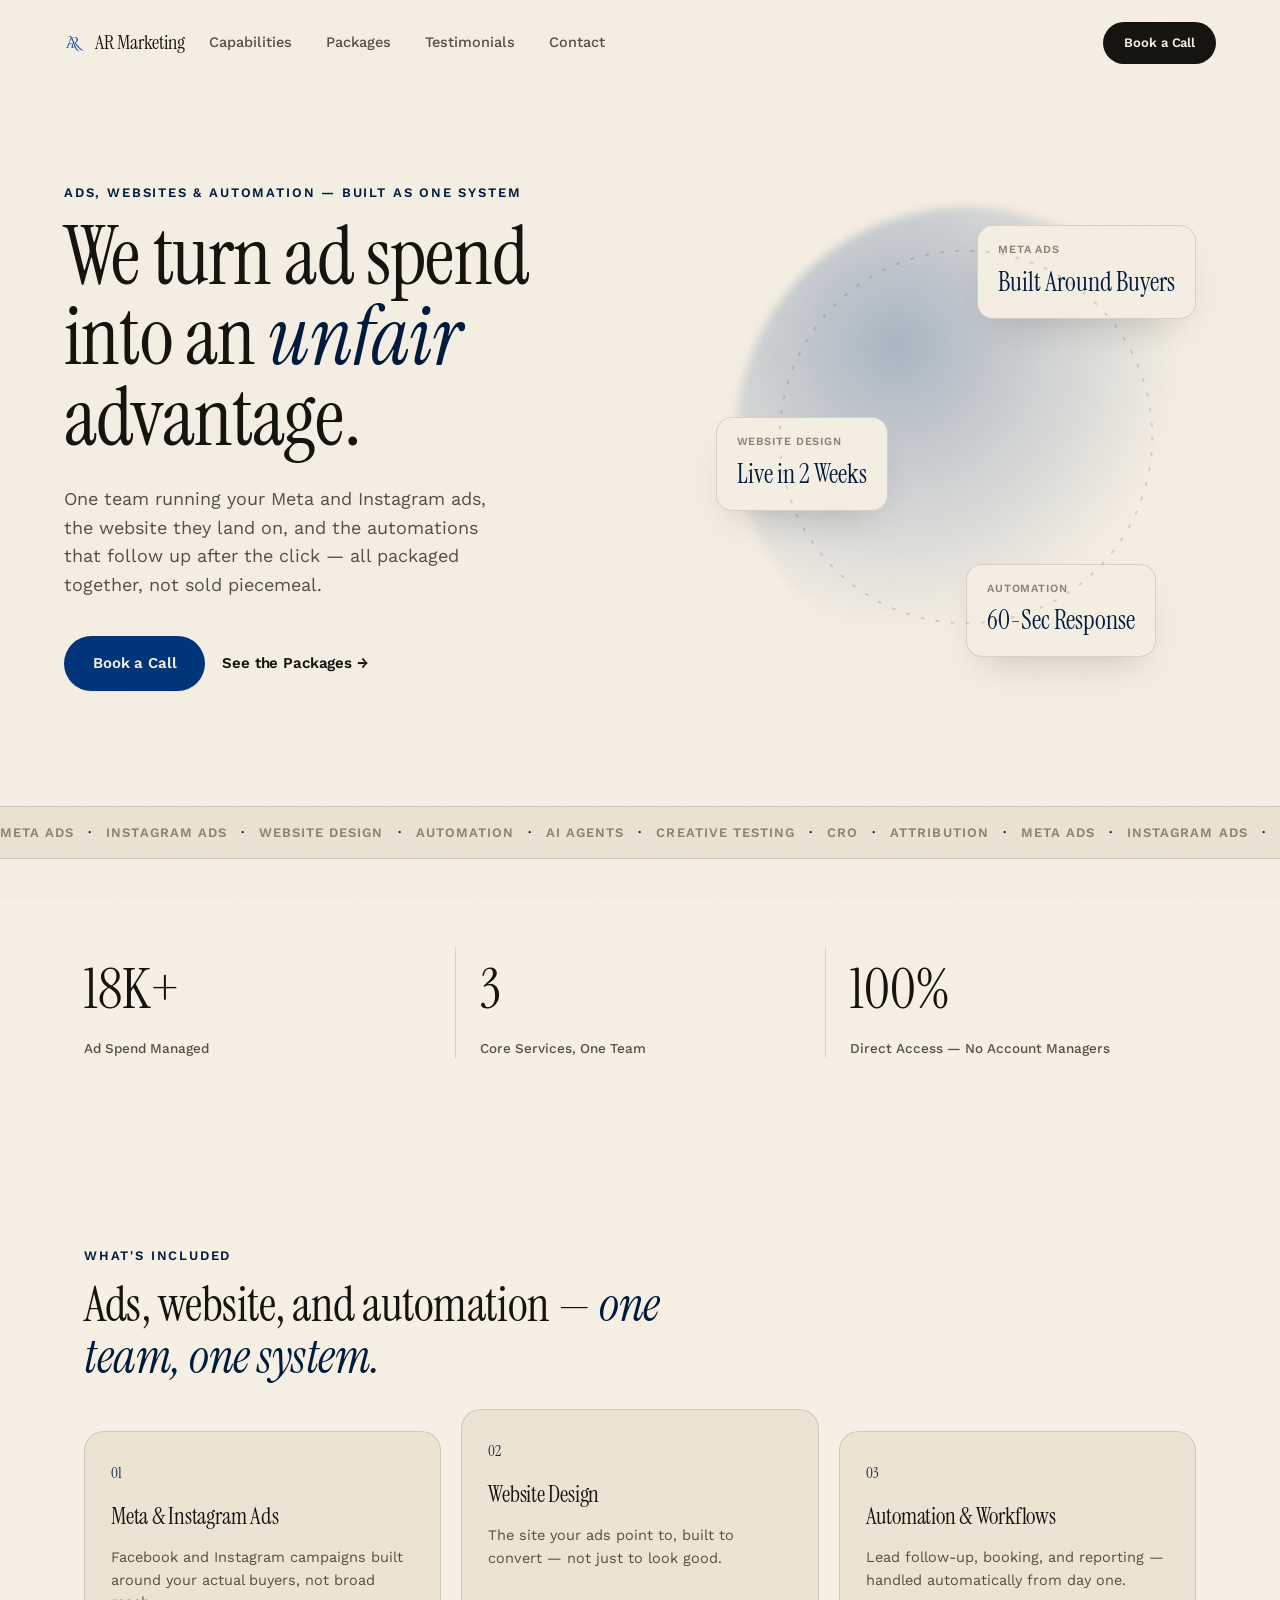
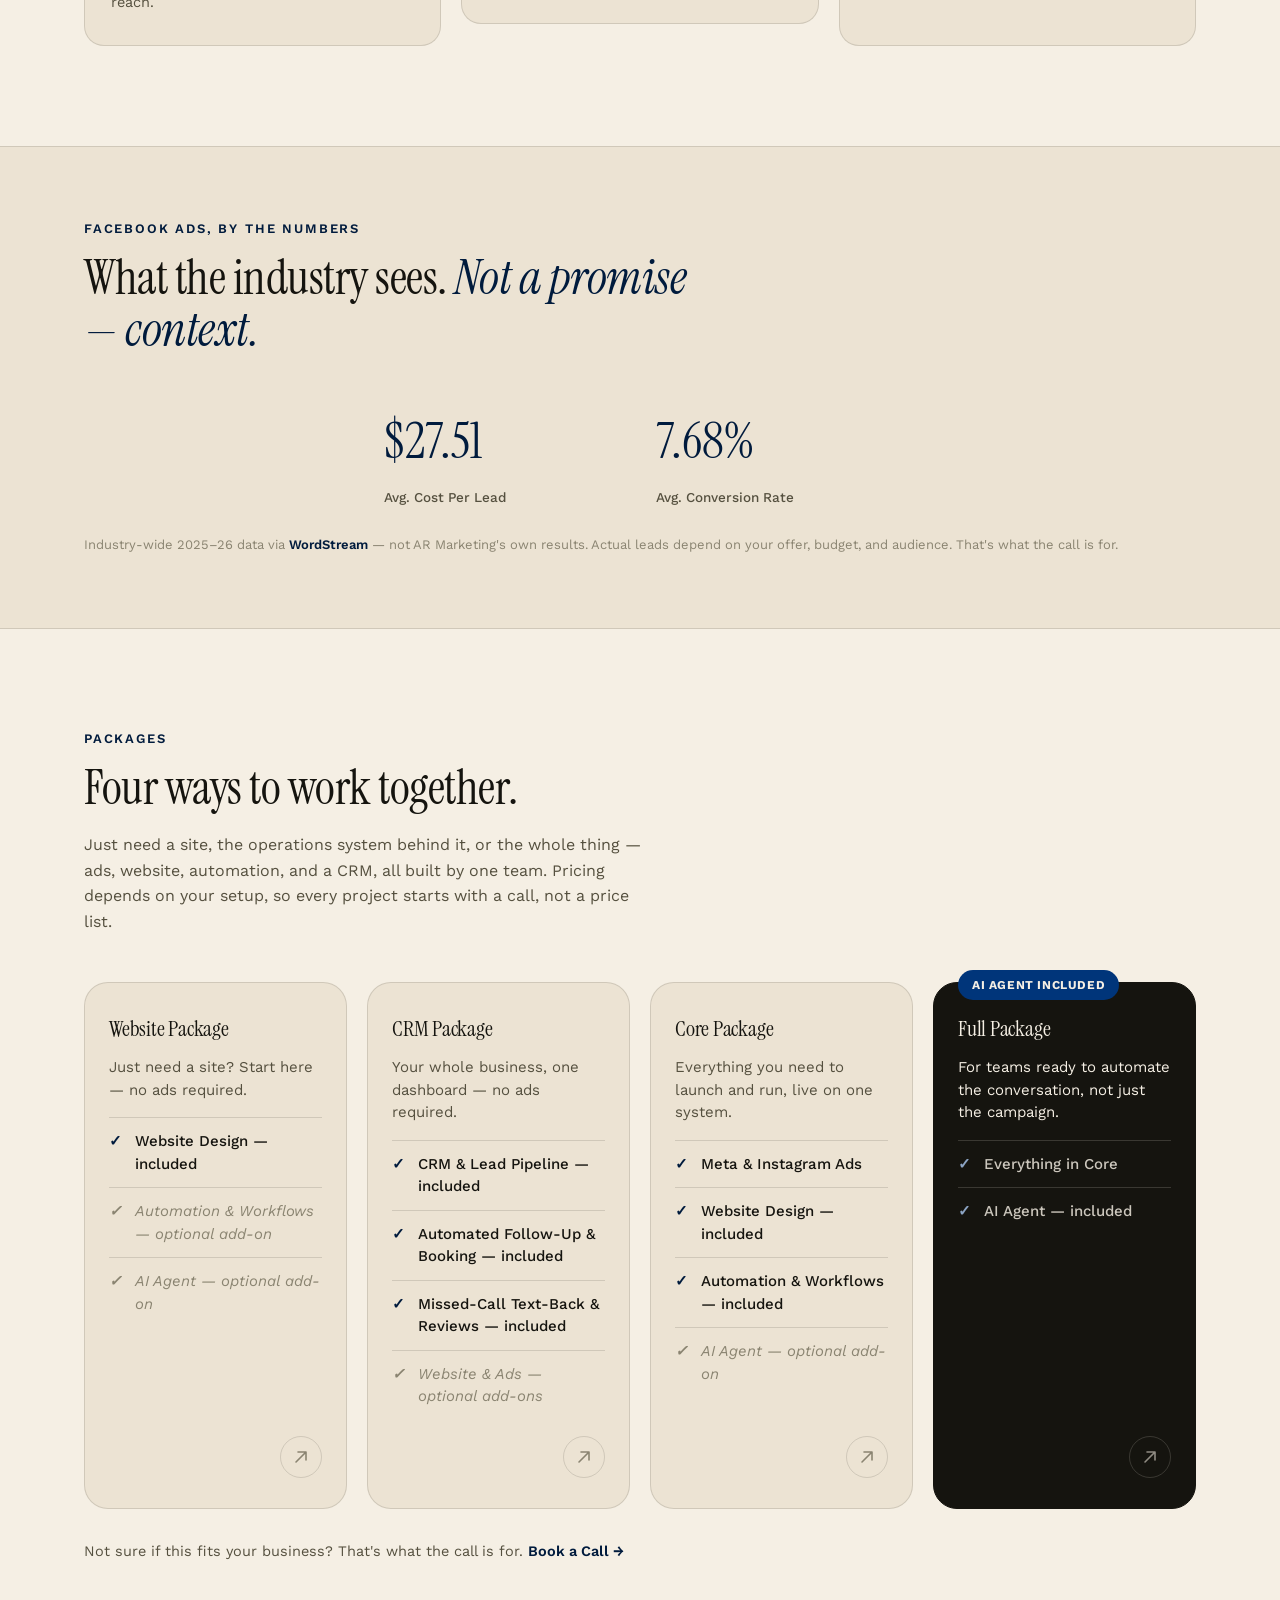
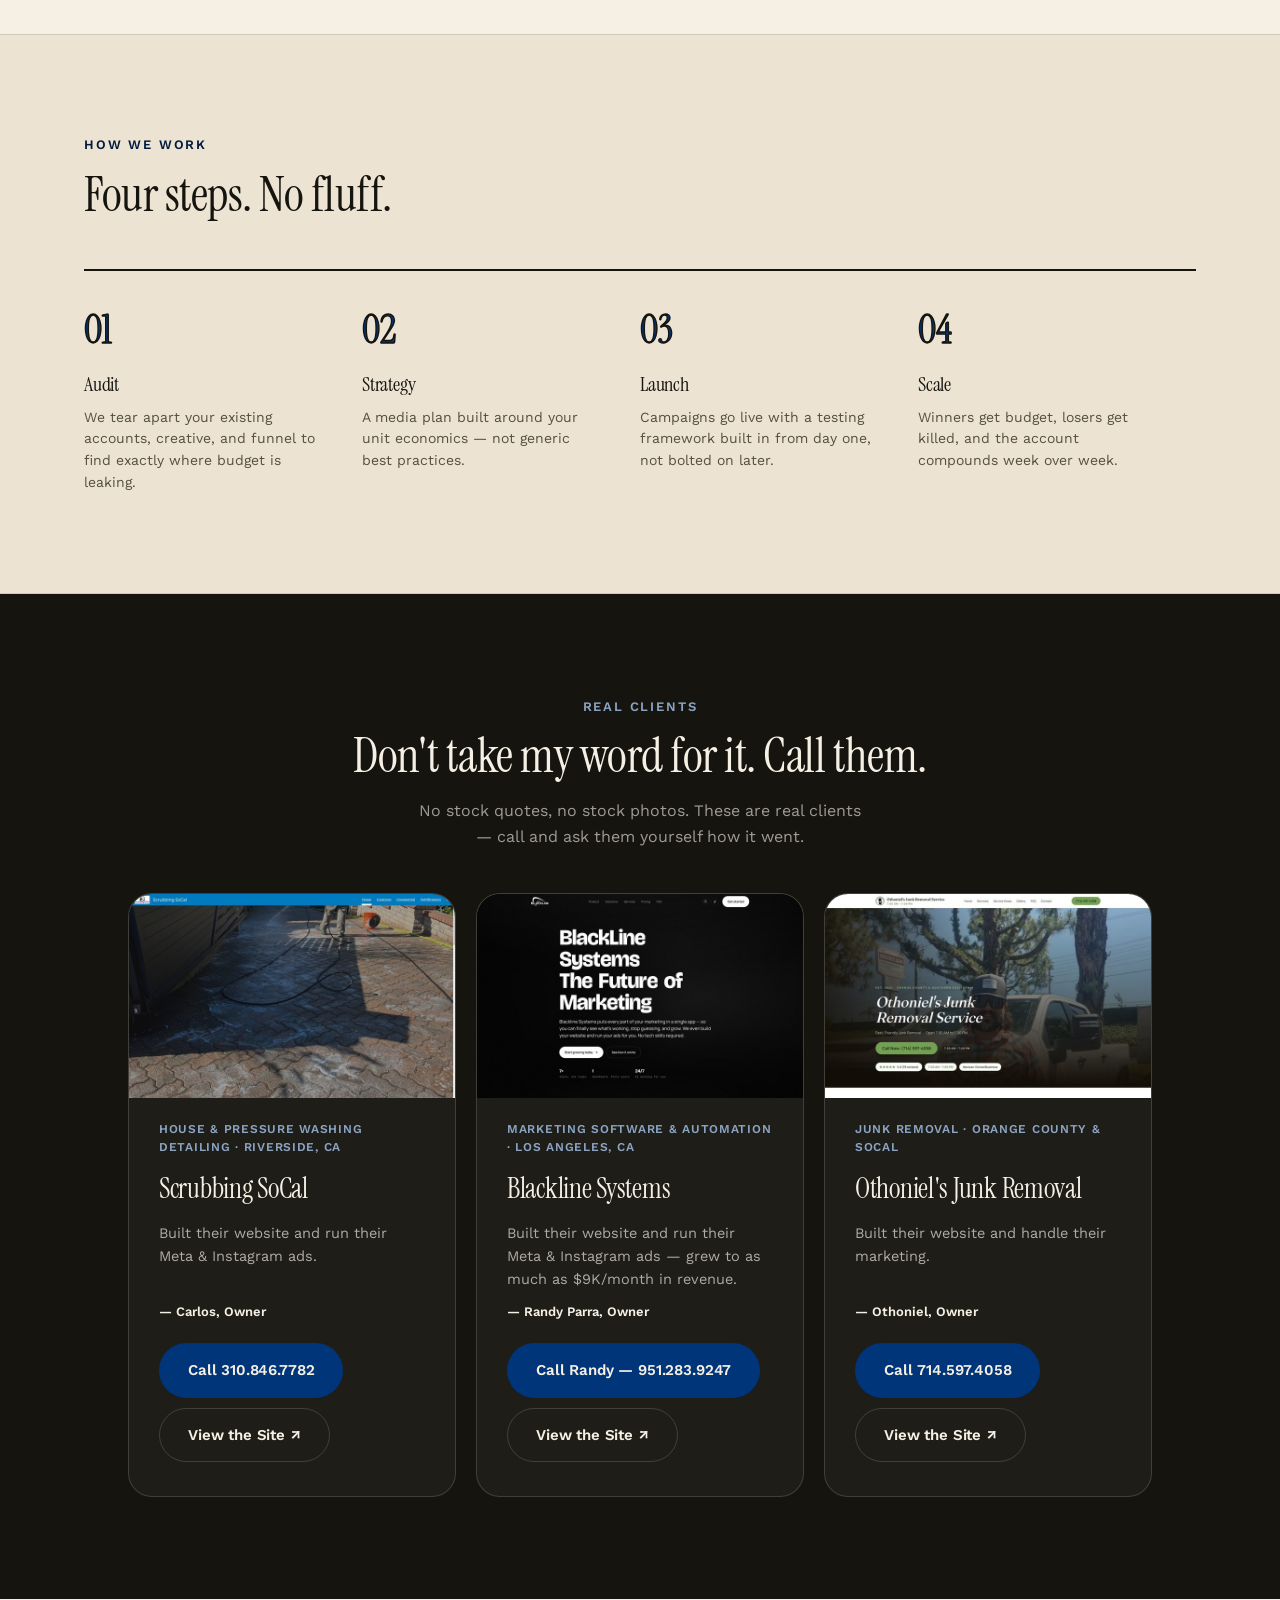
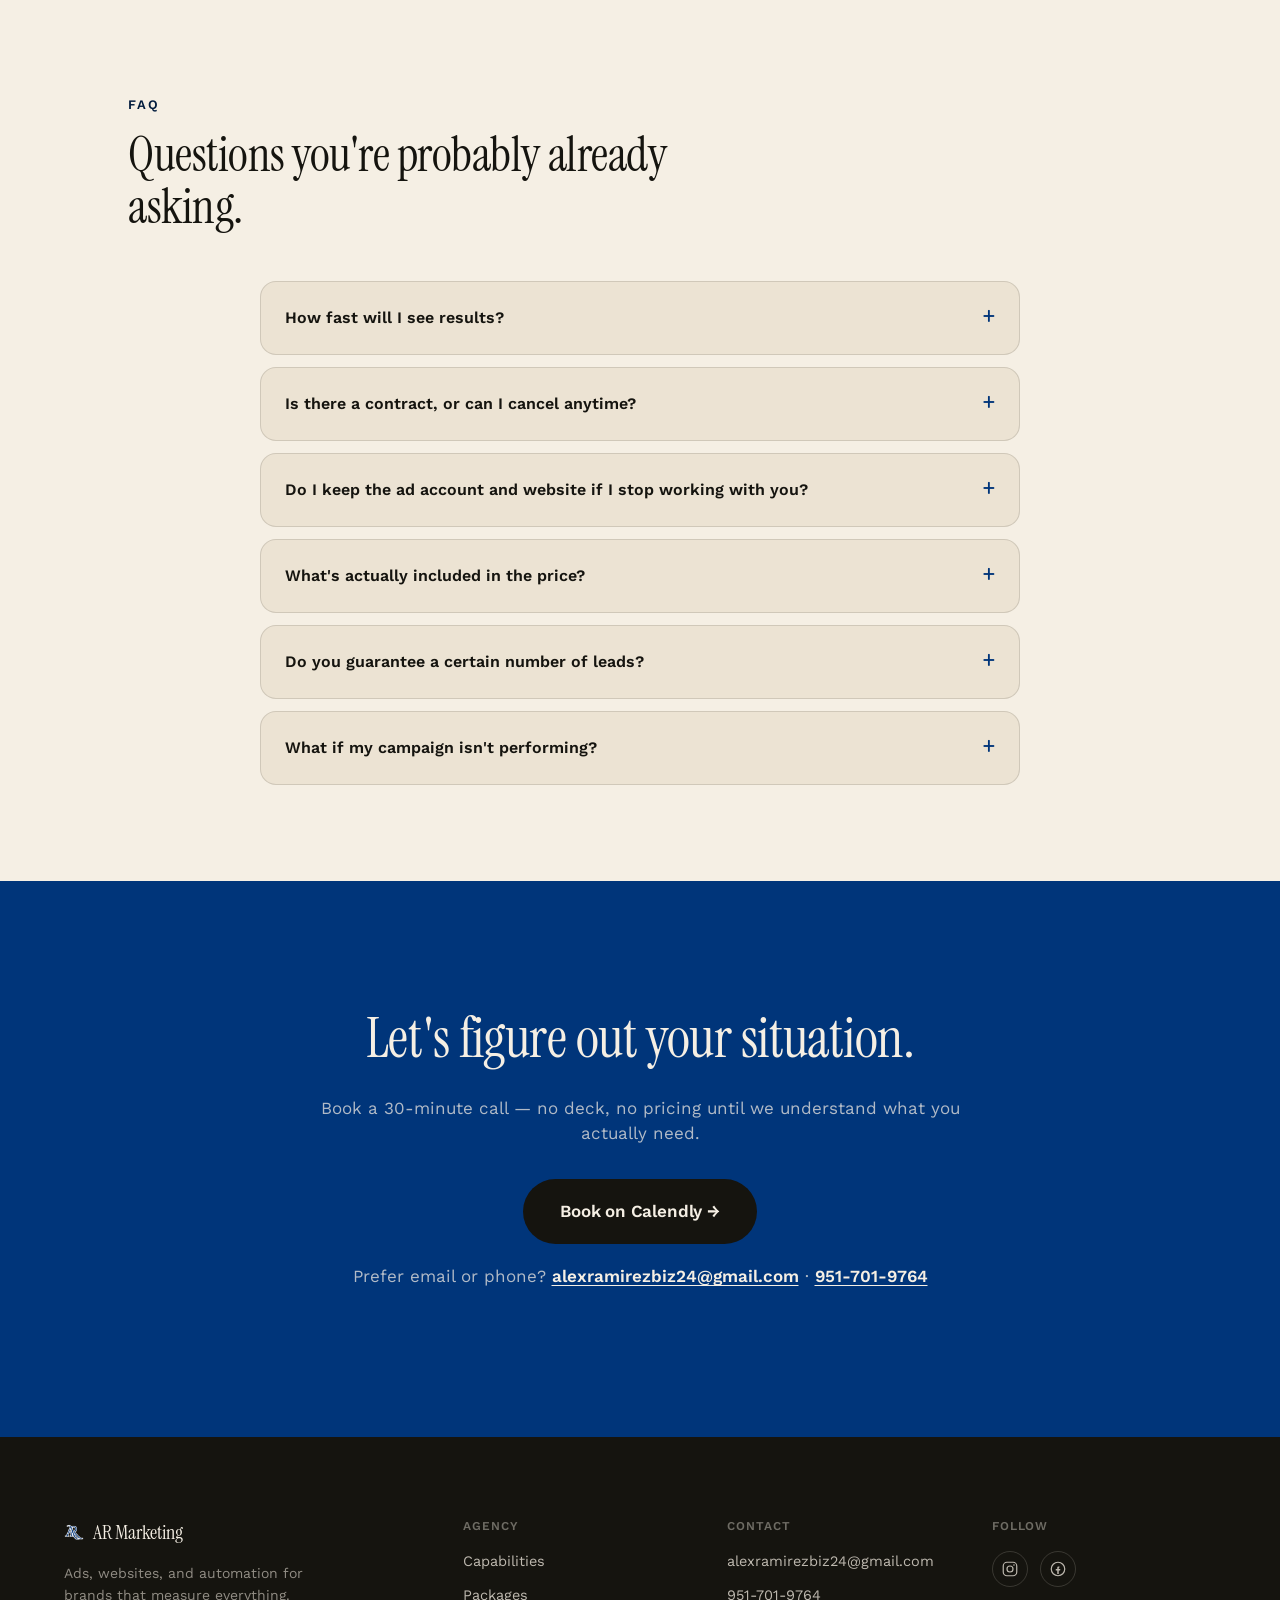
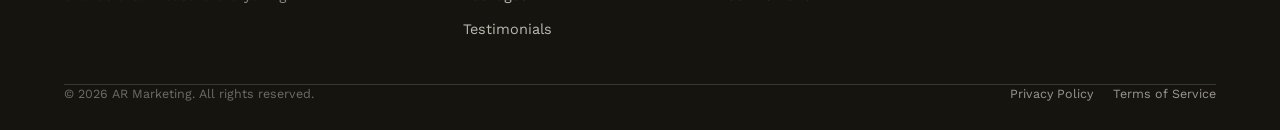
==== commit a6b31fb3: "Add apex->www redirect, security headers, PWA icons, and asset optimization Adds vercel.json for hos" ====
--- a/index.html
+++ b/index.html
@@ -18,6 +18,7 @@
 <meta property="og:description" content="Meta and Instagram ad campaigns, the website they land on, and the automation that follows up — bundled as one package.">
 <meta property="og:url" content="https://www.armarketingteam.agency/">
 <meta property="og:image" content="https://www.armarketingteam.agency/assets/og-image.png">
+<meta property="og:image:alt" content="AR Marketing — Ads, Websites & Automation, Built as One System">
 <meta property="og:image:width" content="1200">
 <meta property="og:image:height" content="630">
 
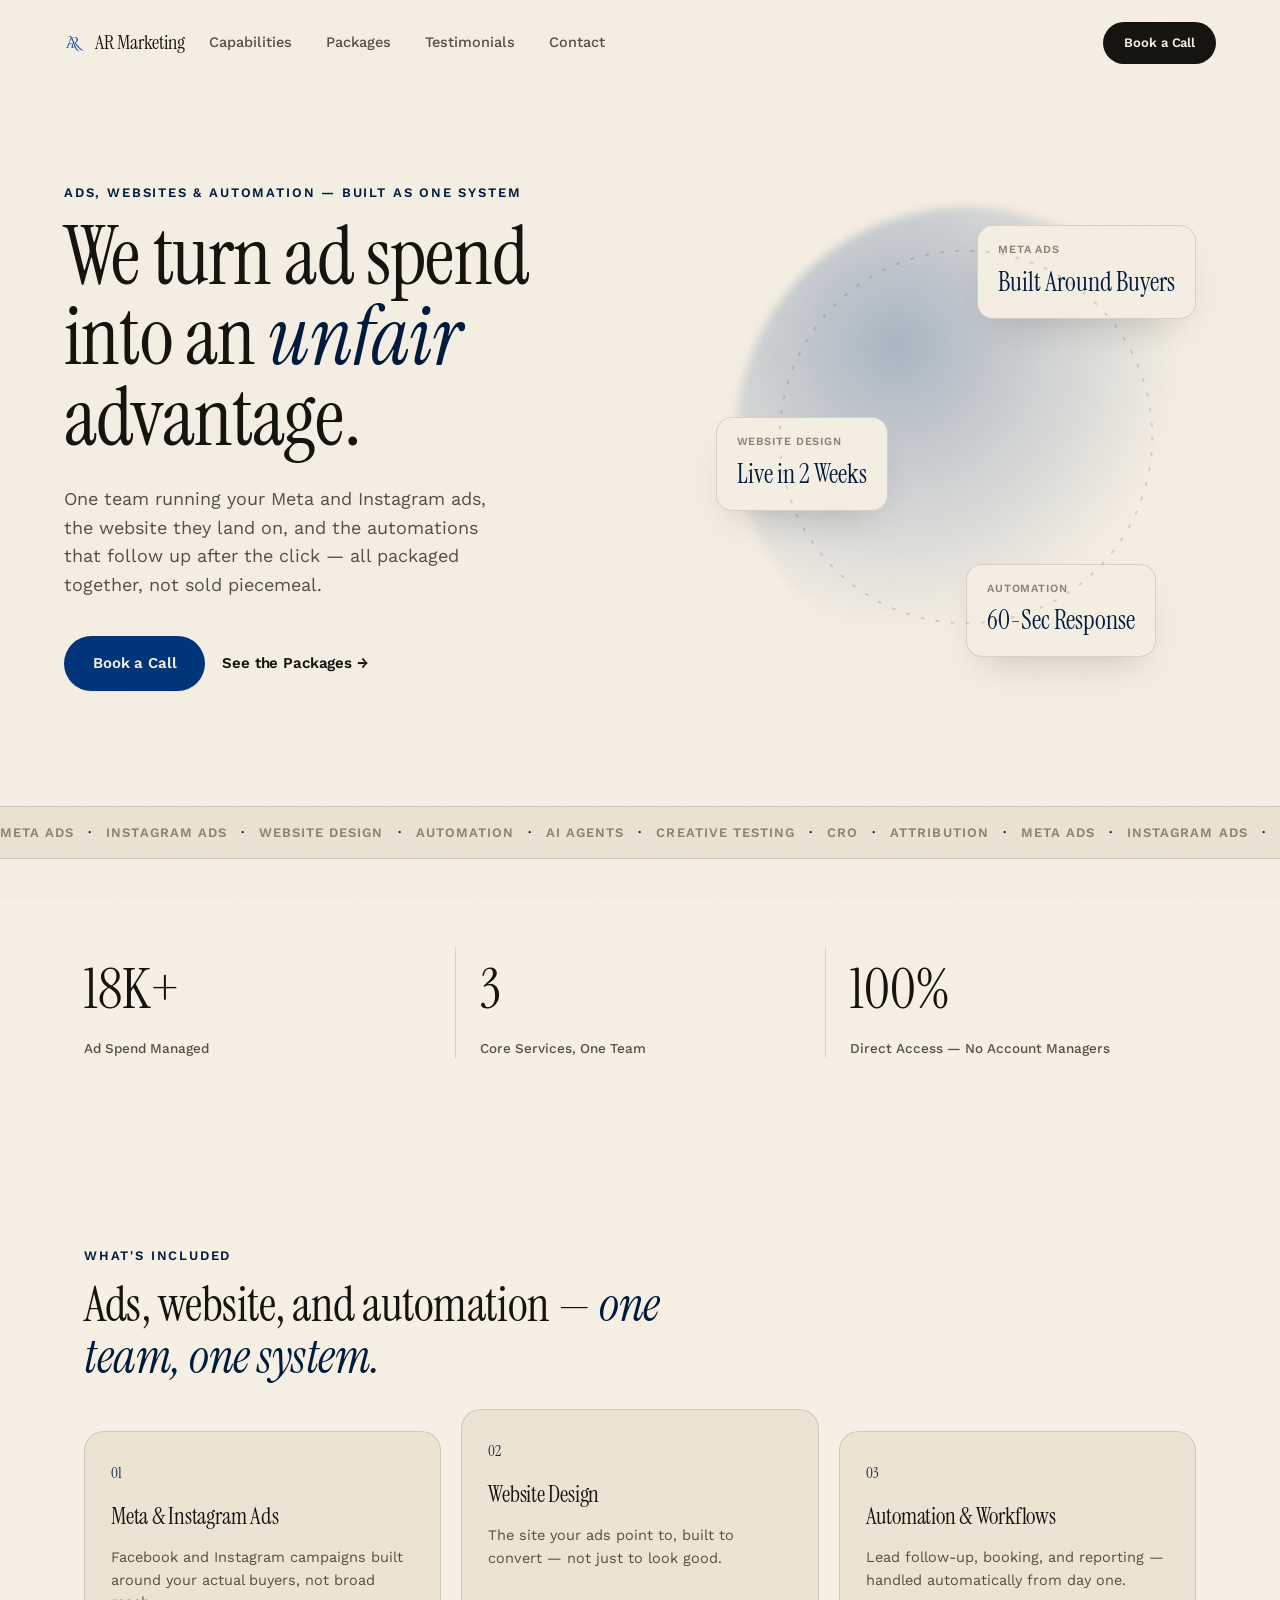
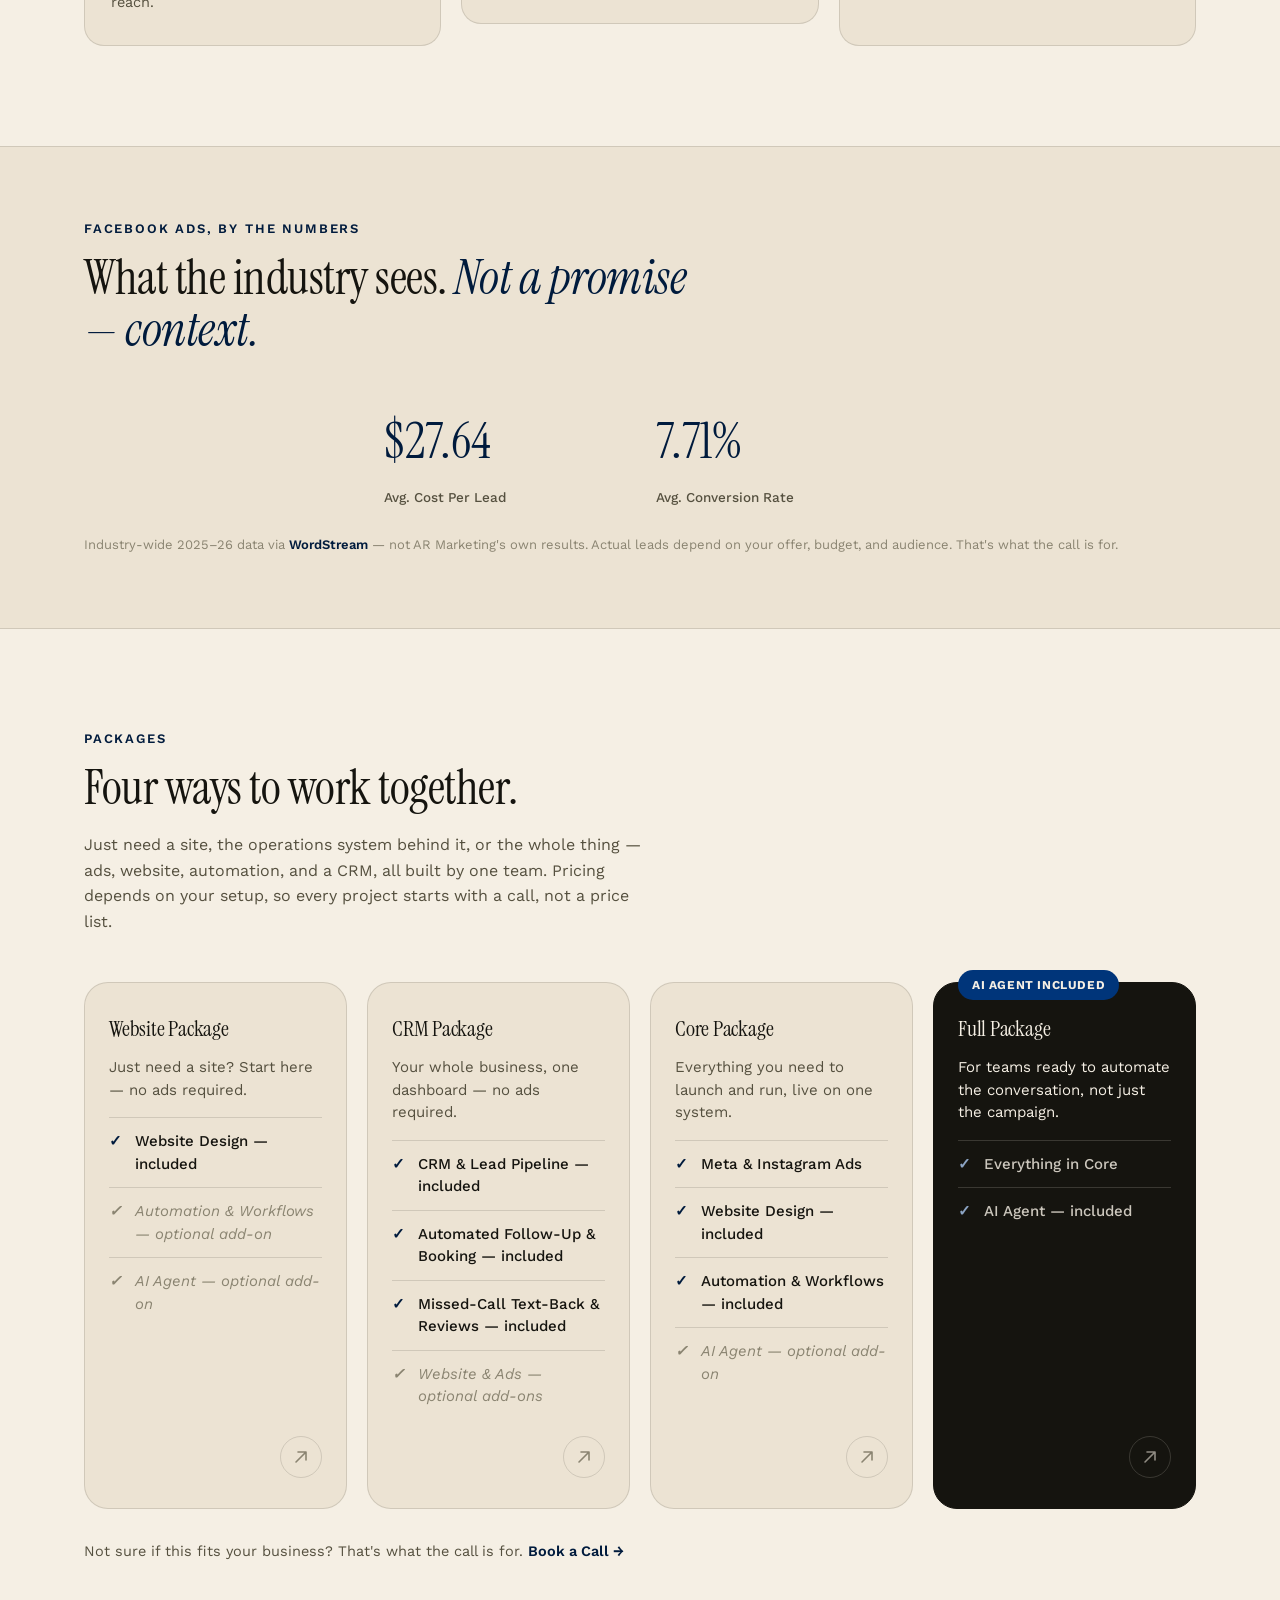
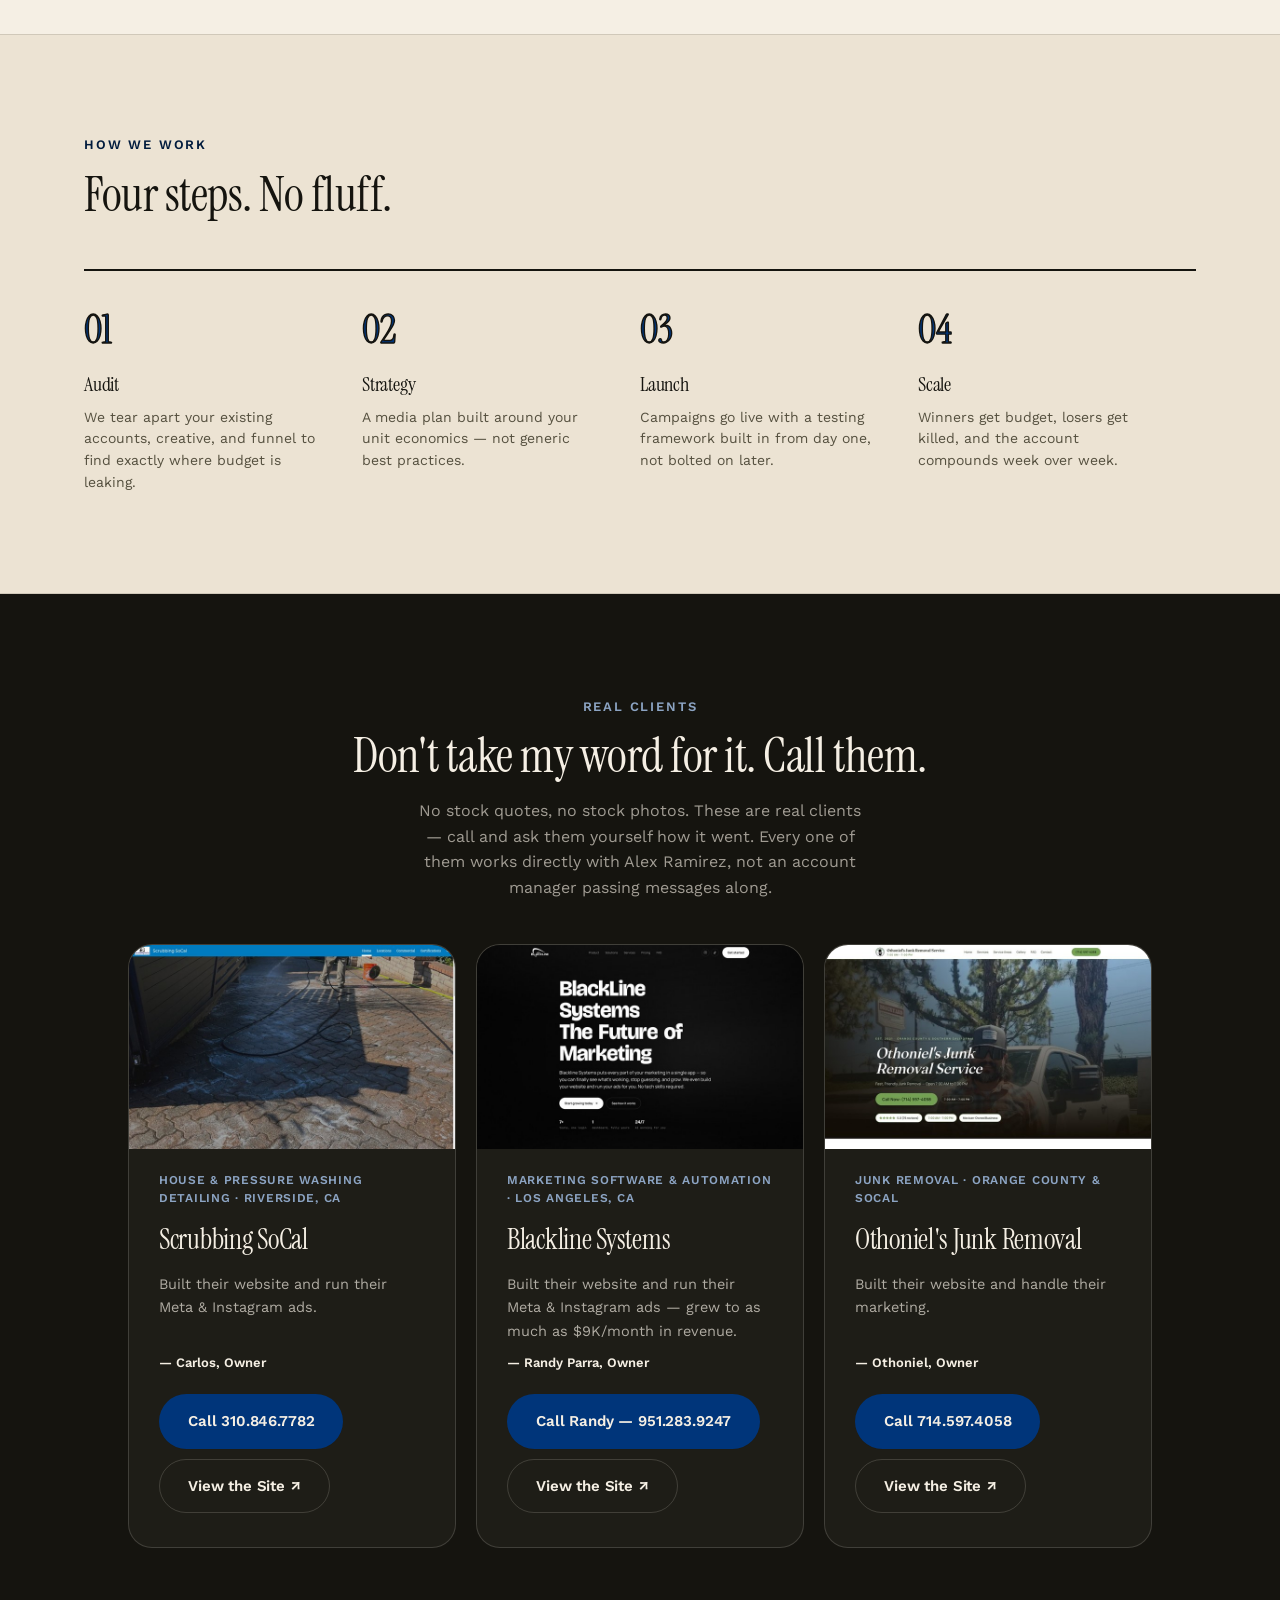
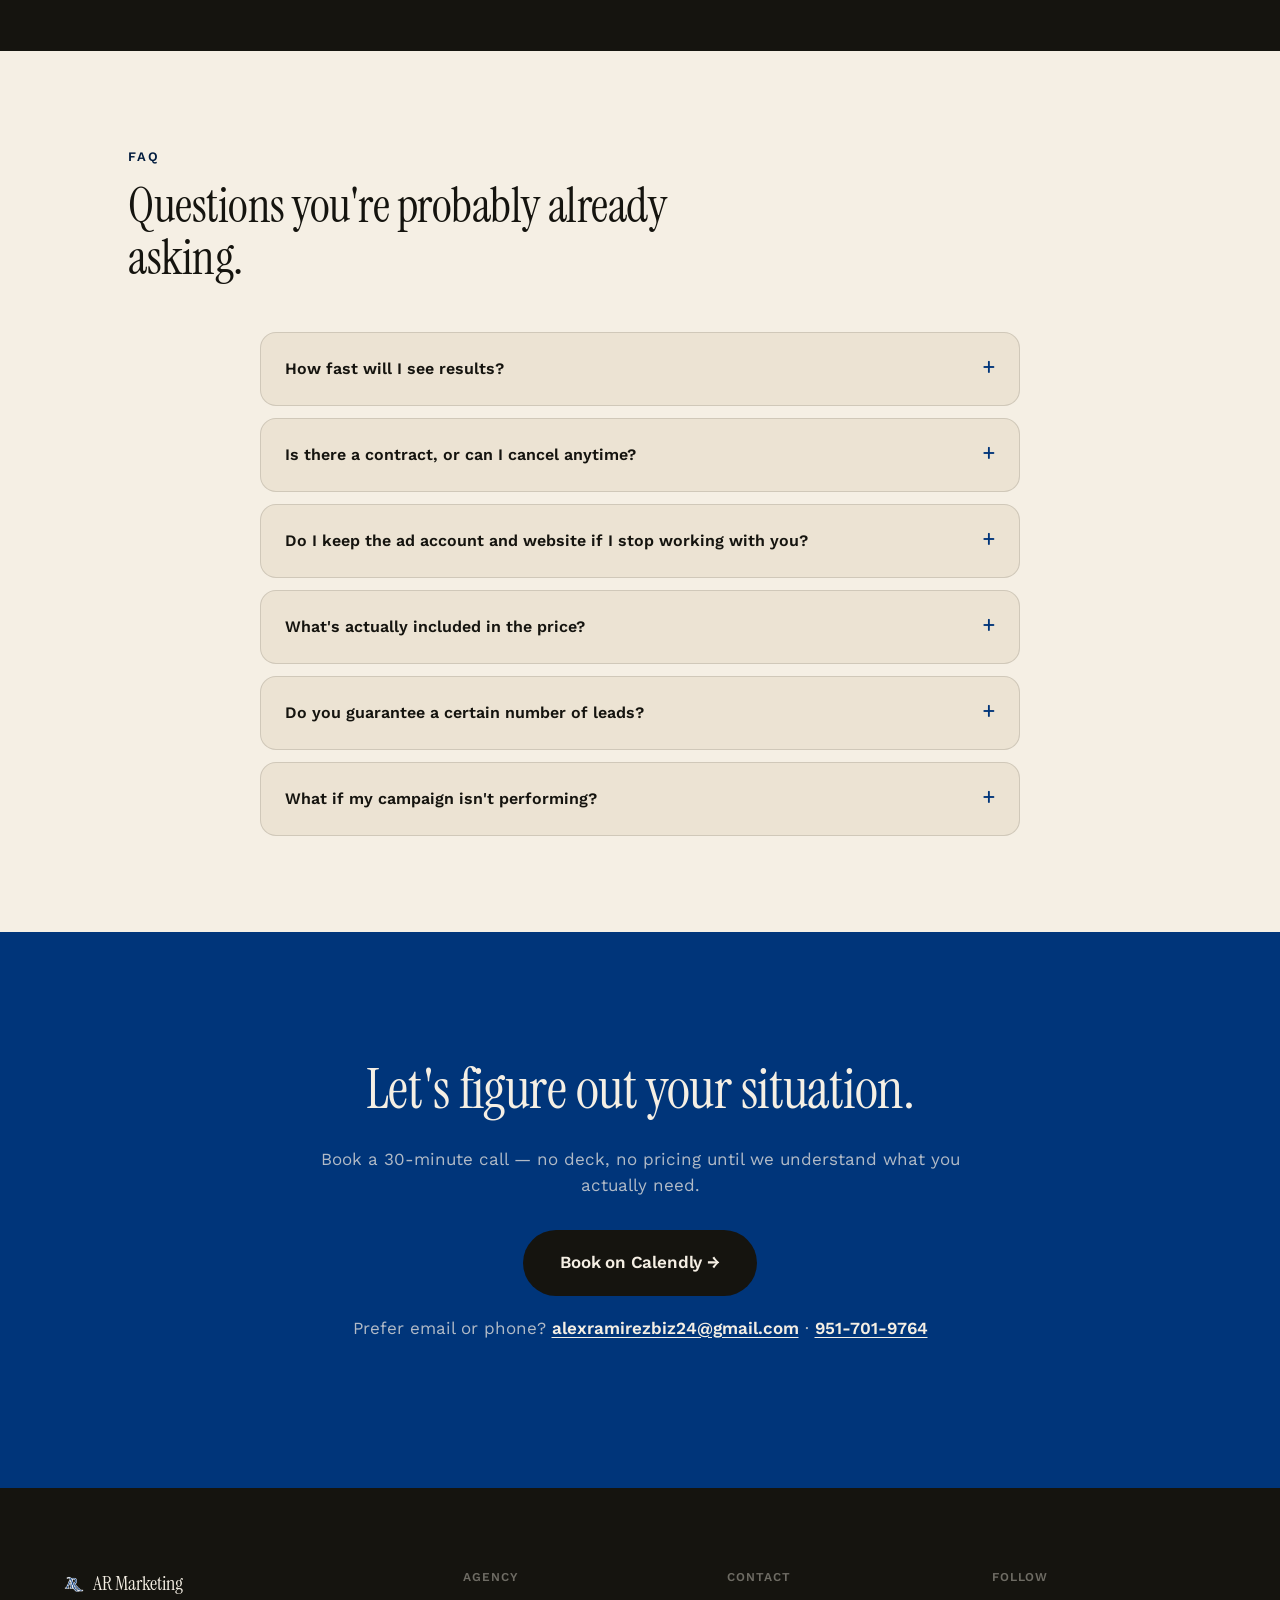
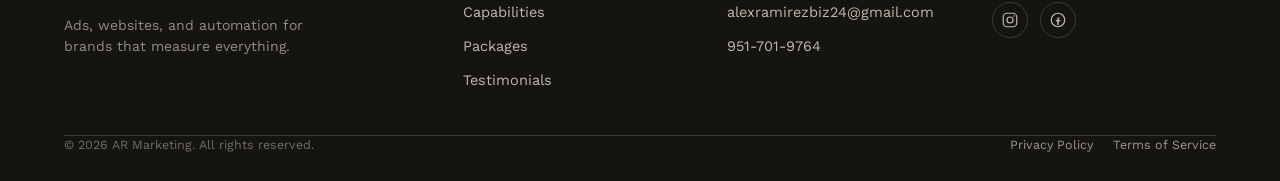
==== commit 8b441408: "Deepen SEO: expand thin package pages, add FAQs, GEO/E-E-A-T signals Addresses findings from full SE" ====
--- a/index.html
+++ b/index.html
@@ -52,7 +52,8 @@
   "sameAs": [
     "https://www.instagram.com/armarketing_team/",
     "https://www.facebook.com/profile.php?id=61578118346099"
-  ]
+  ],
+  "dateModified": "2026-07-15"
 }
 </script>
 
@@ -357,7 +358,7 @@
       <p class="eyebrow eyebrow--onink reveal">Real Clients</p>
       <h2 class="reveal" data-delay="1">Don't take my word for it. Call them.</h2>
       <p class="references__intro reveal" data-delay="2">
-        No stock quotes, no stock photos. These are real clients — call and ask them yourself how it went.
+        No stock quotes, no stock photos. These are real clients — call and ask them yourself how it went. Every one of them works directly with Alex Ramirez, not an account manager passing messages along.
       </p>
     </div>
     <div class="references__grid">
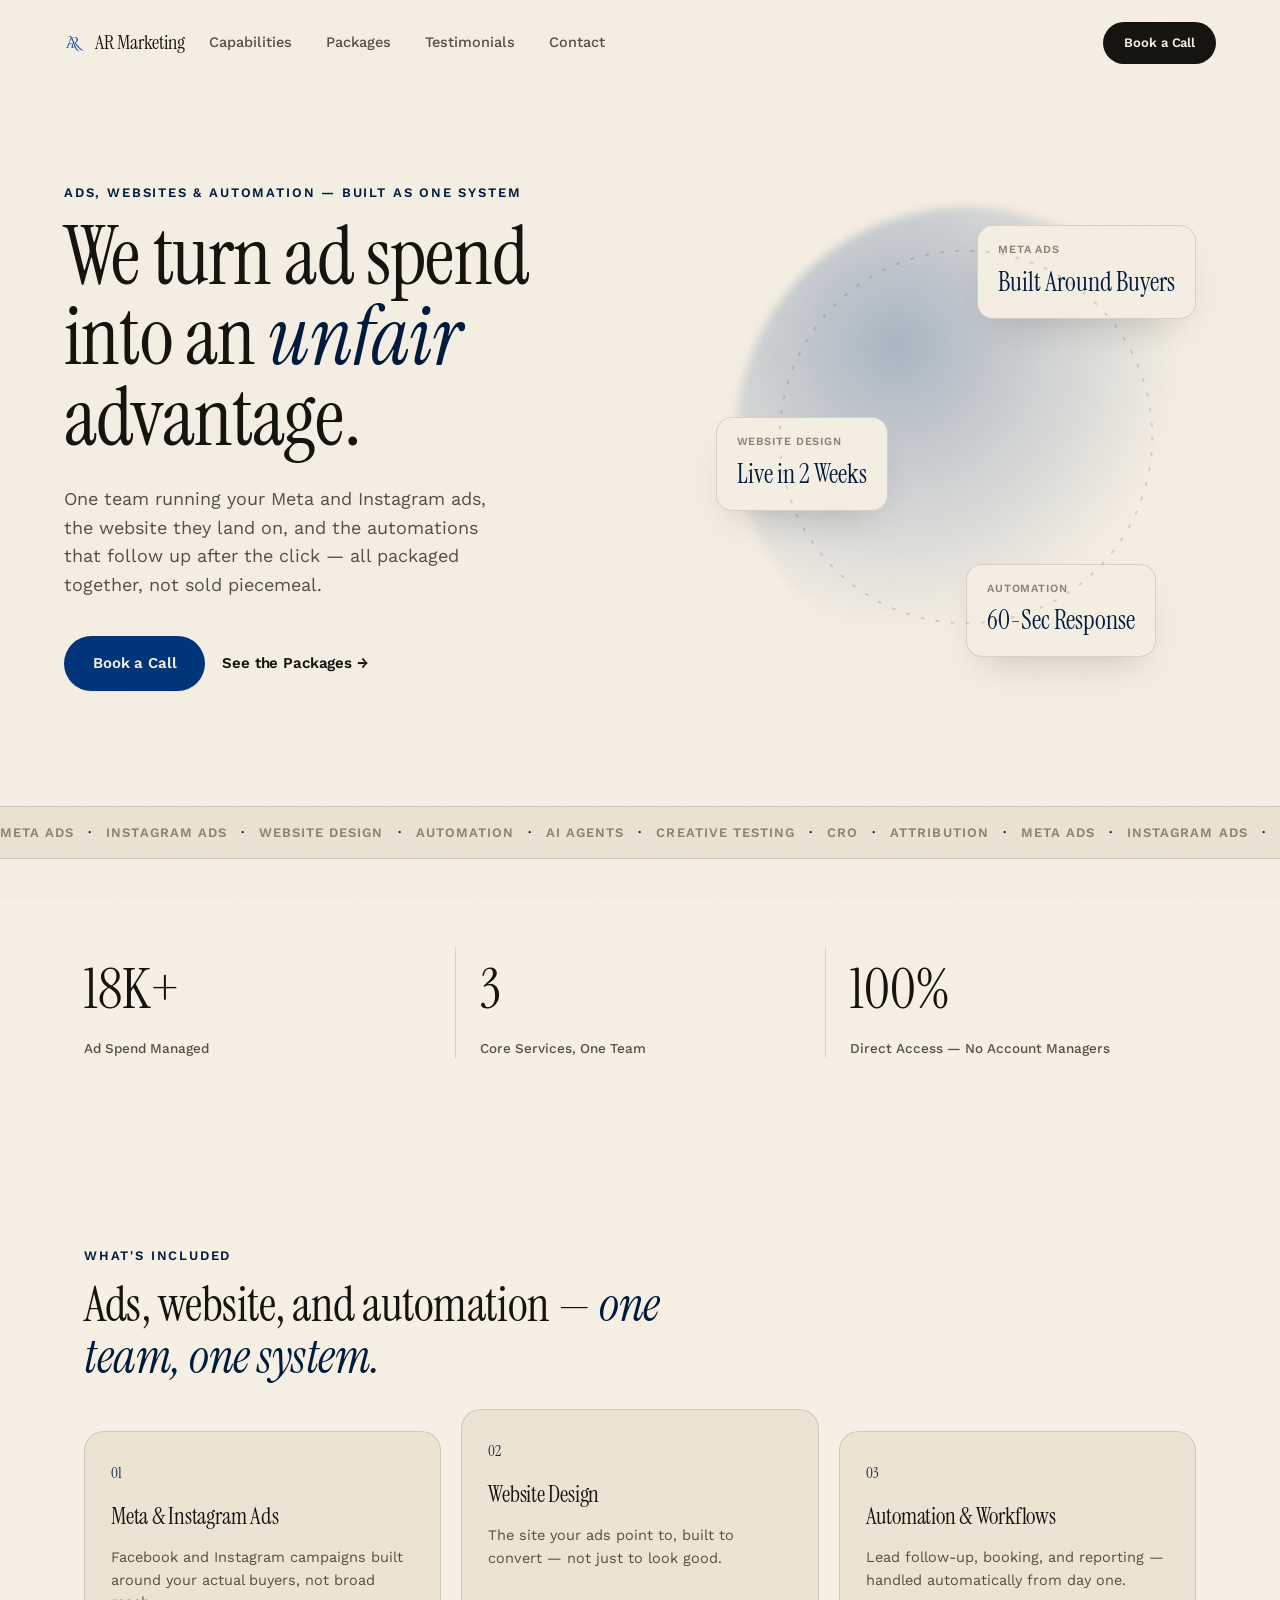
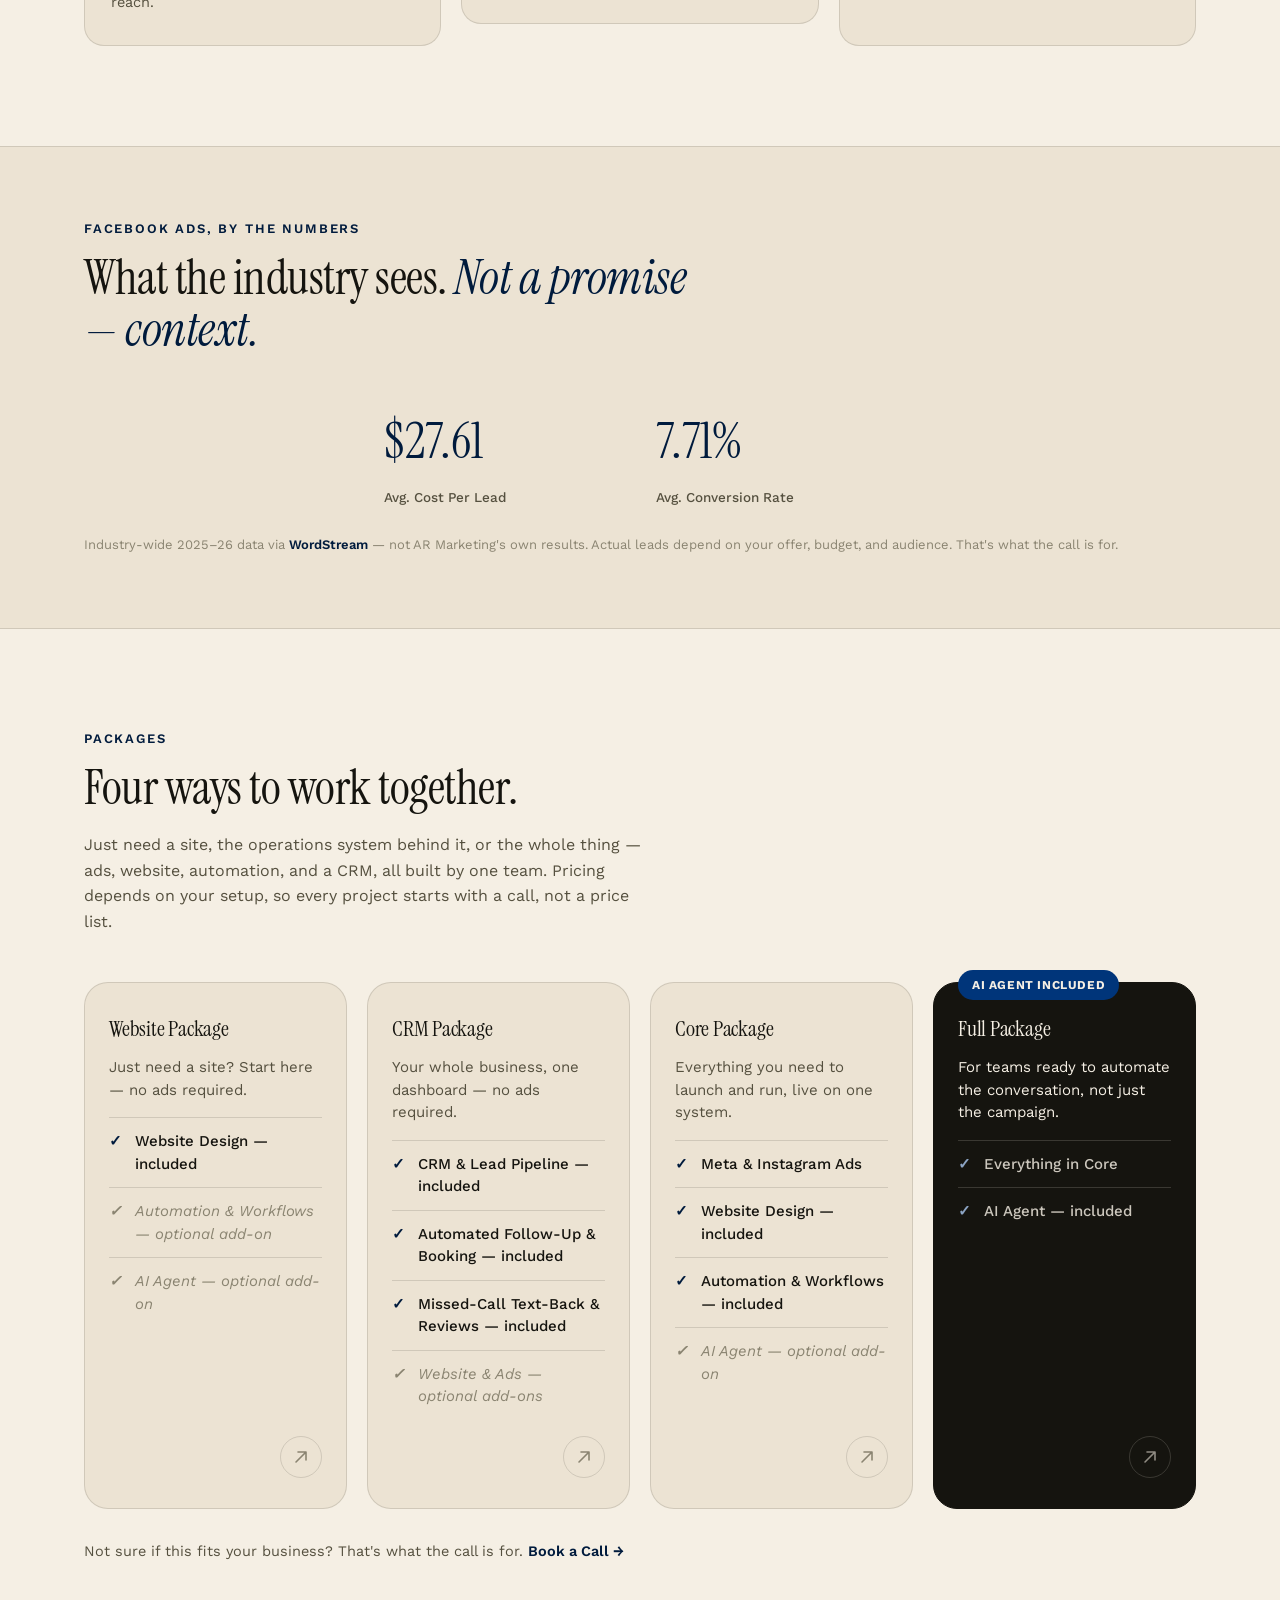
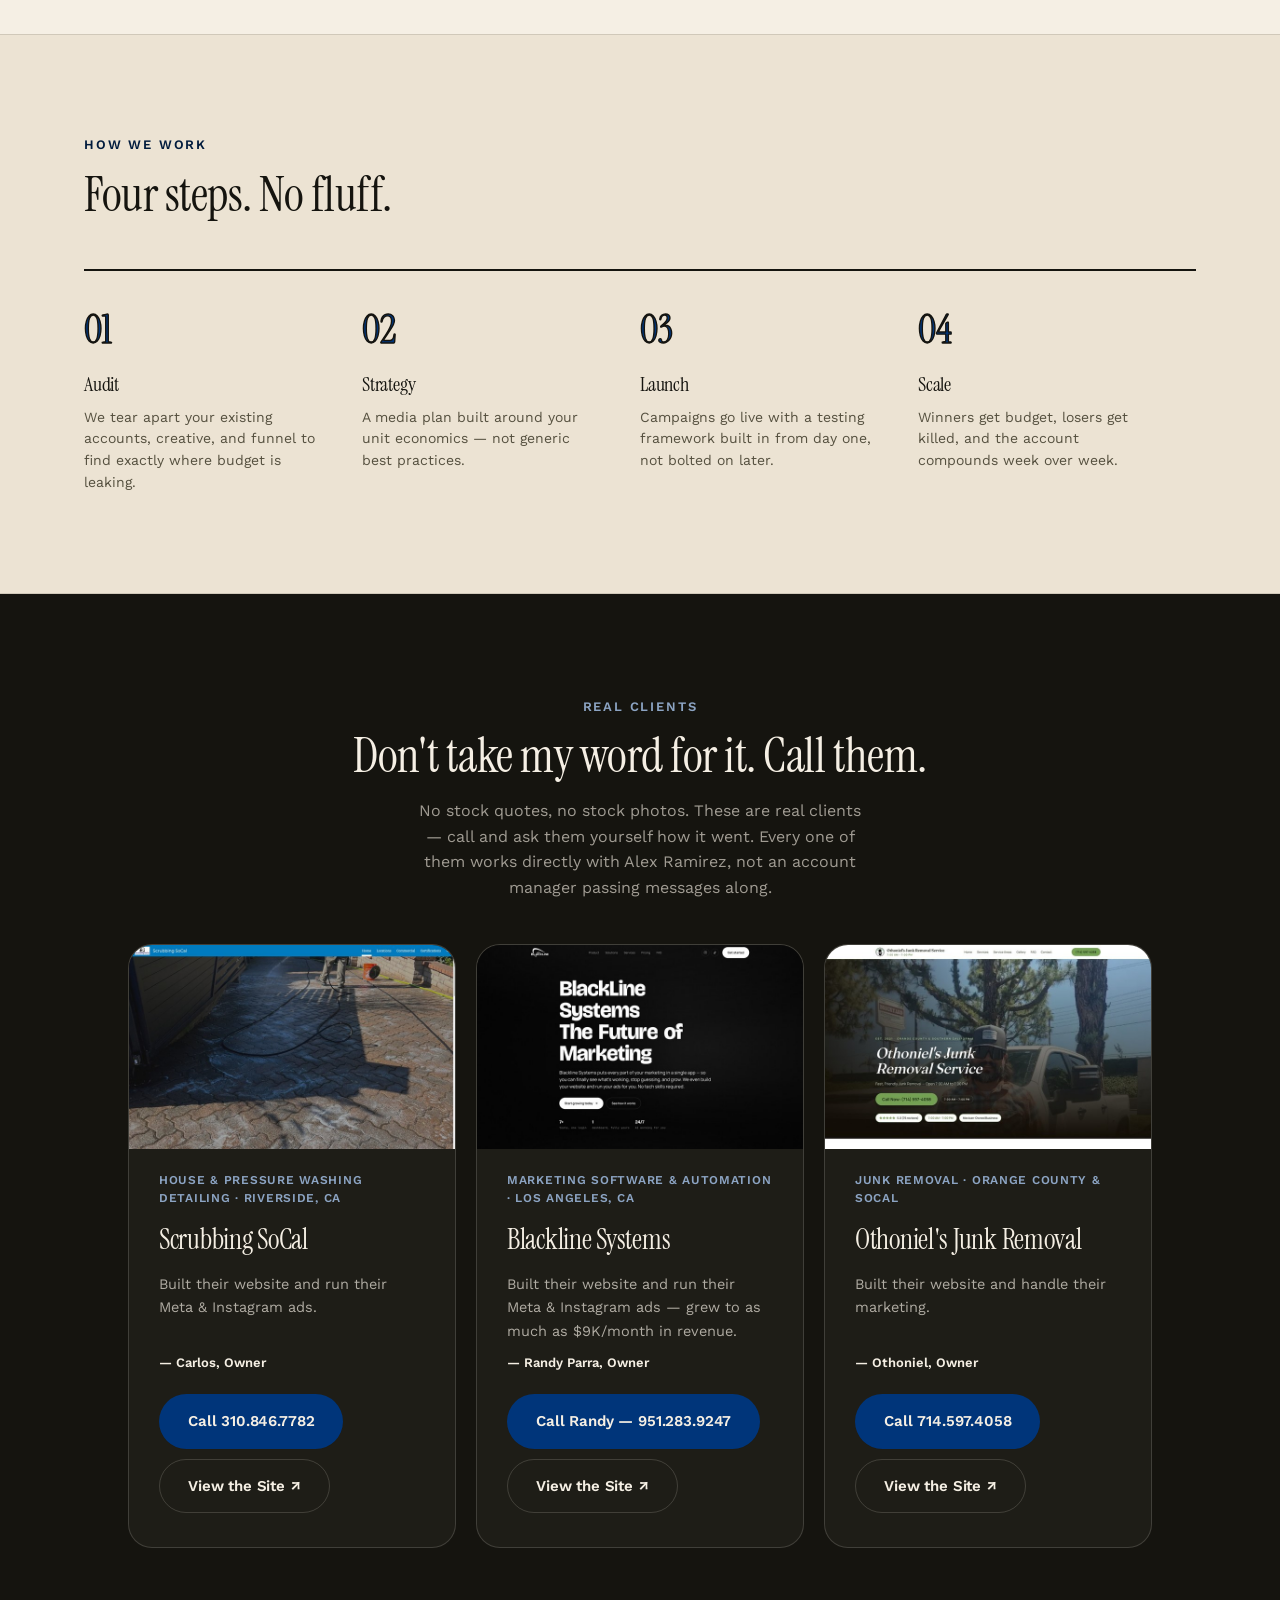
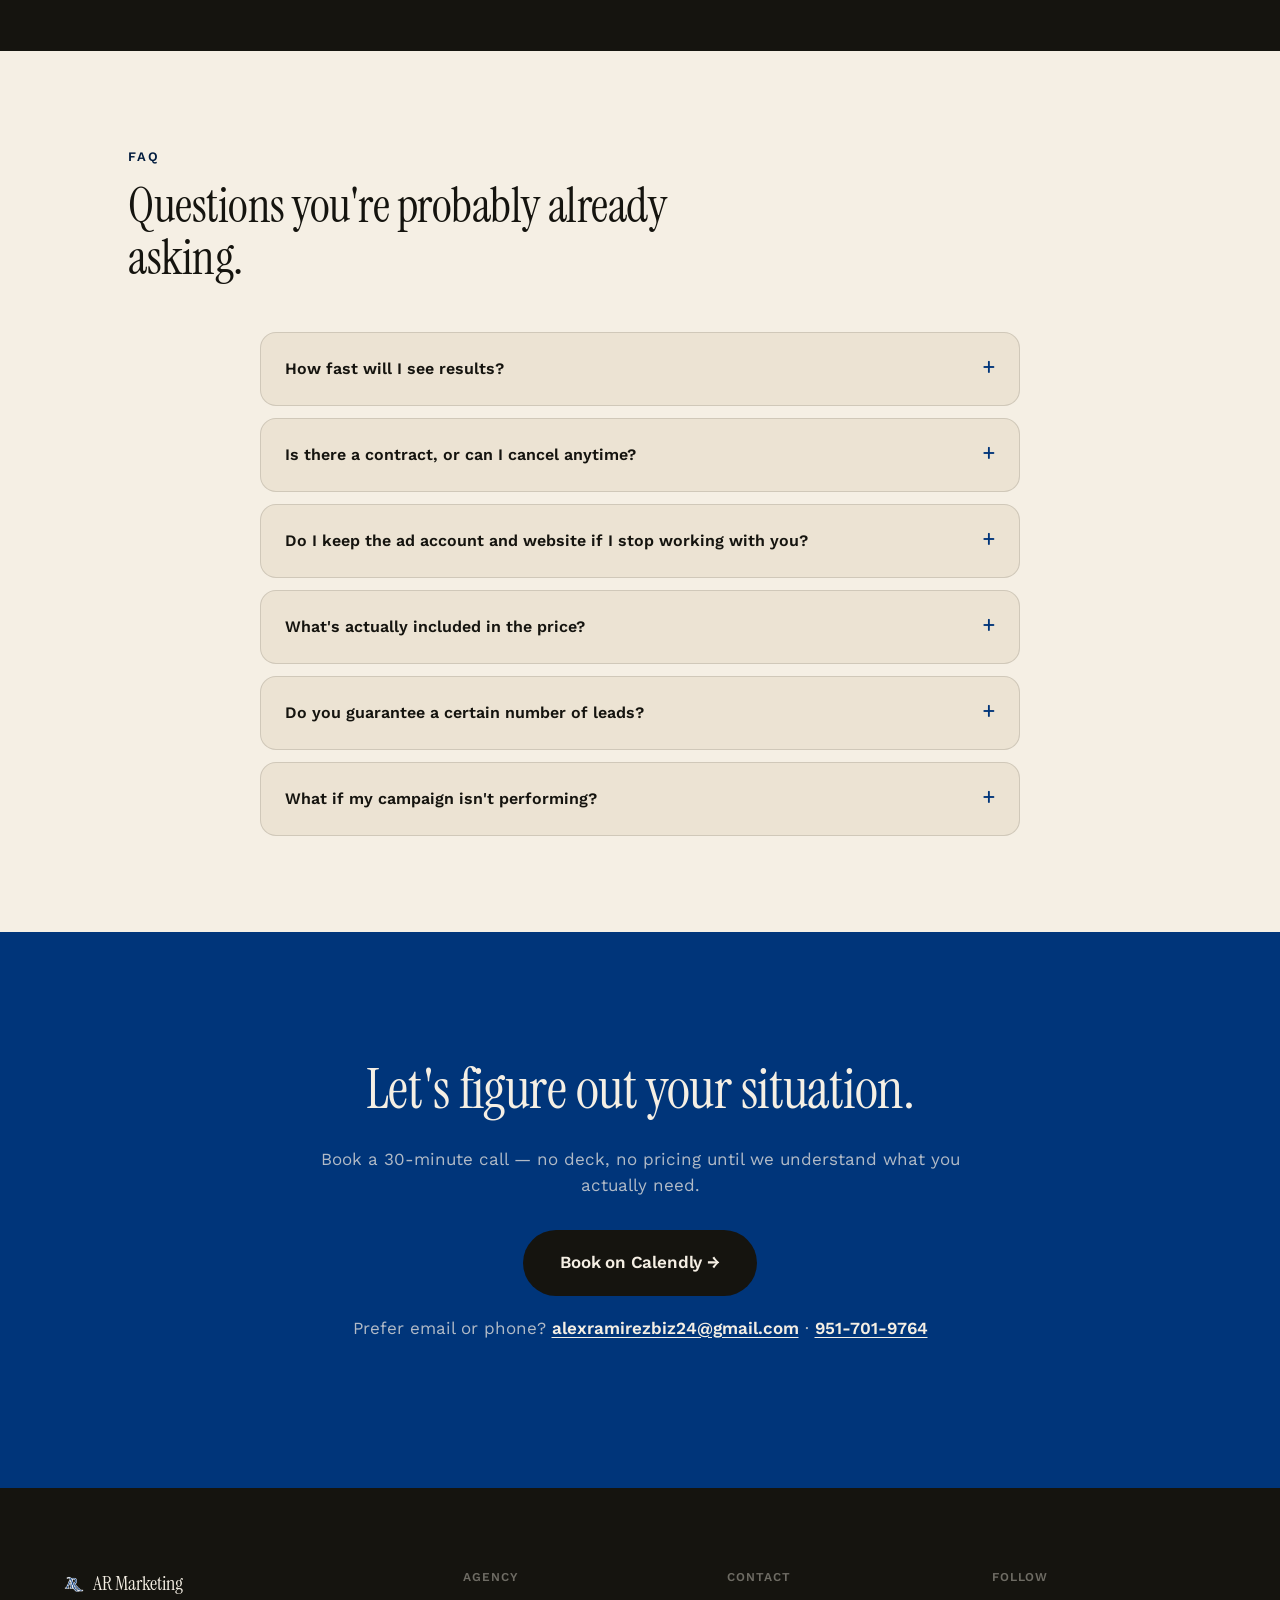
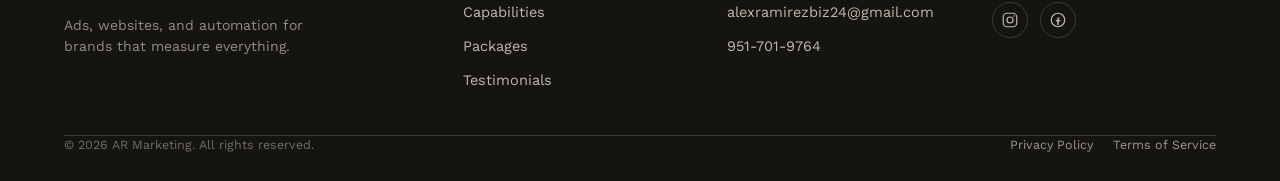
==== commit ac6bcc1b: "Add Google Search Console verification meta tag Co-Authored-By: Claude Sonnet 5 <noreply@anthropic.c" ====
--- a/index.html
+++ b/index.html
@@ -3,6 +3,7 @@
 <head>
 <meta charset="UTF-8">
 <meta name="viewport" content="width=device-width, initial-scale=1.0">
+<meta name="google-site-verification" content="XHoFRtKydpeQtQ1MDkKZIFdMUDRJveEJZdEZ3P3zC0g" />
 <title>AR Marketing — Ads, Websites &amp; Automation, Built as One System</title>
 <meta name="description" content="AR Marketing runs your Meta and Instagram ad campaigns, builds the website they land on, and automates what happens after the click — bundled as one package, with AI agents available too.">
 <link rel="canonical" href="https://www.armarketingteam.agency/">
